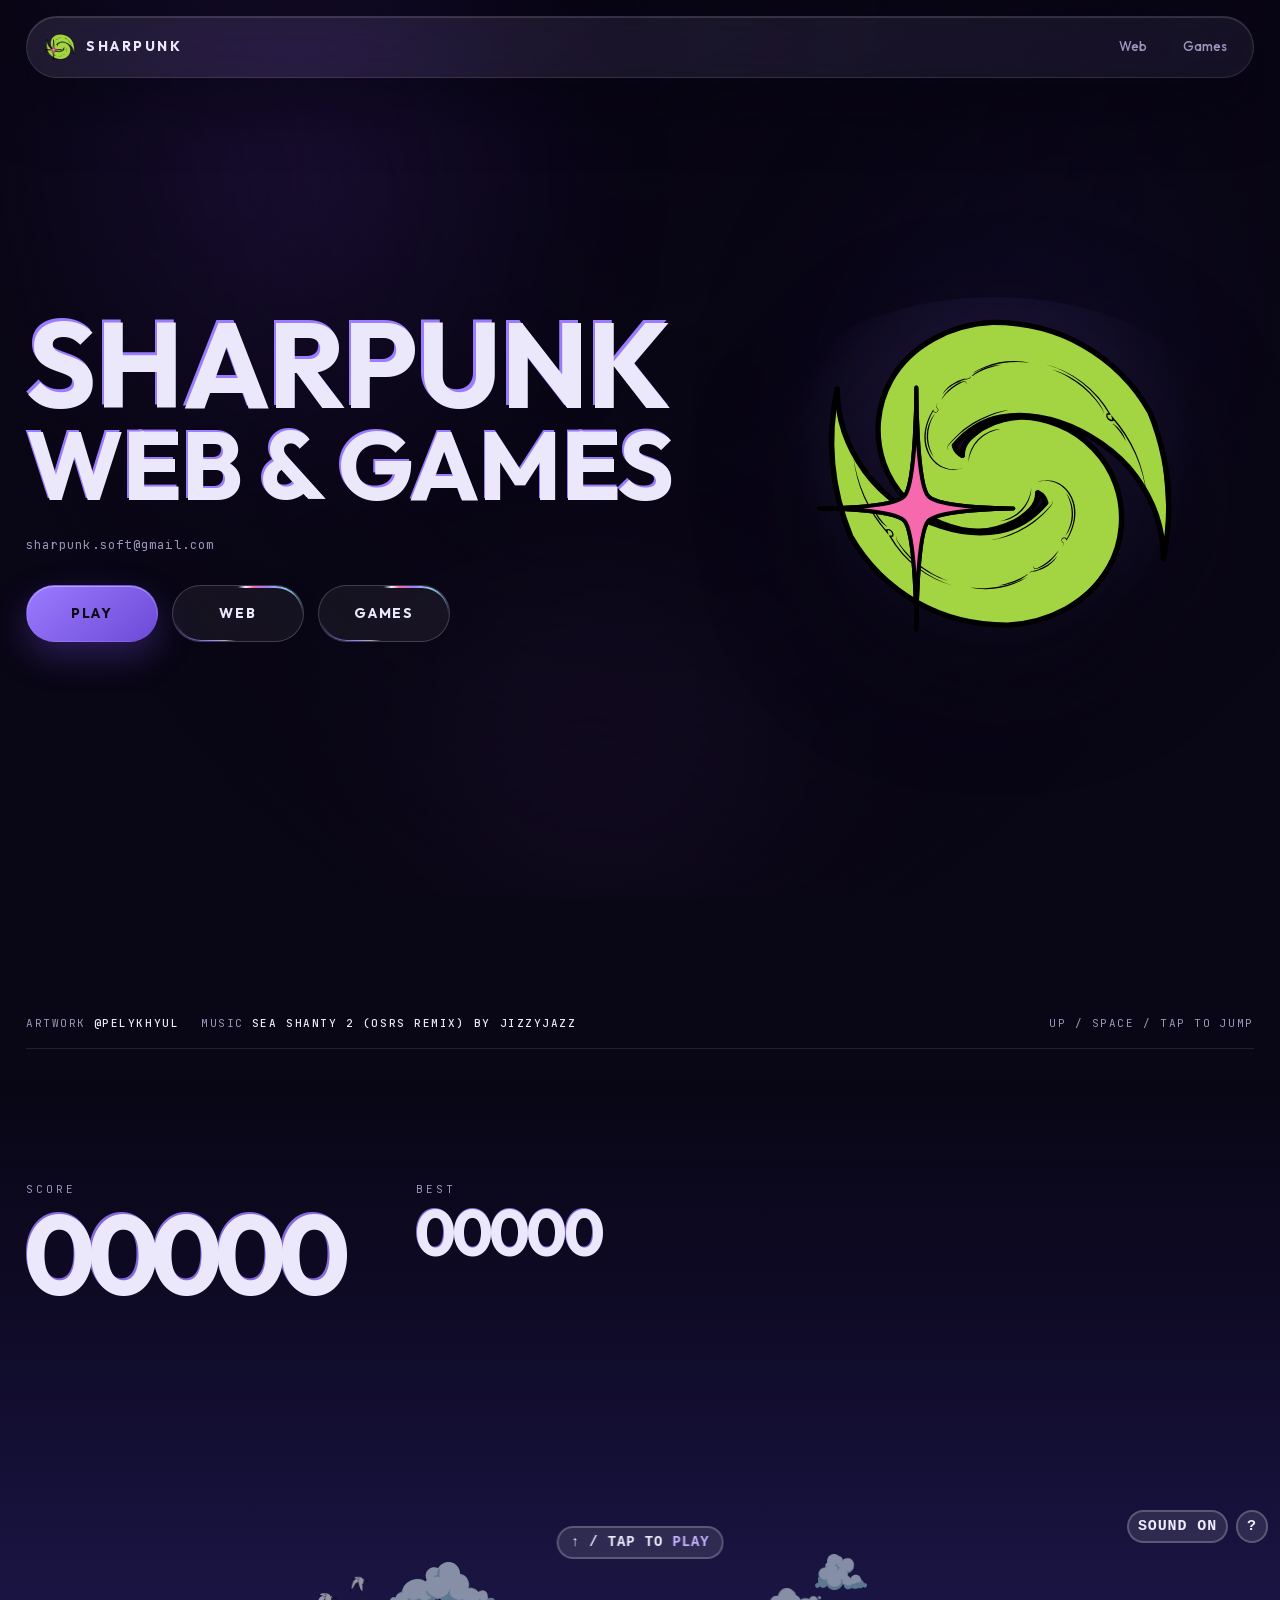
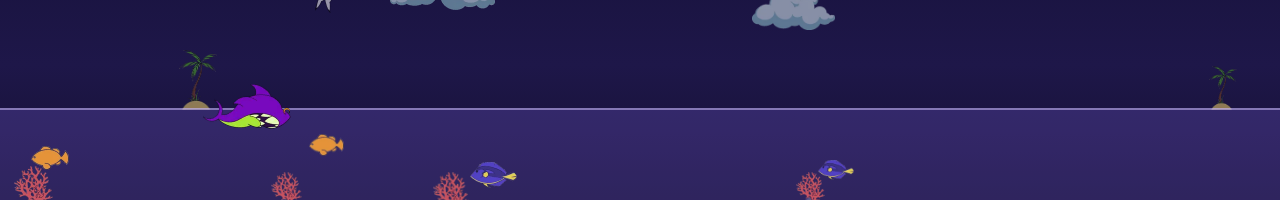
==== index.html @ d0bc8635 "Copy the address to the clipboard instead of opening a mail client The footer addresses on /web and " ====
<!DOCTYPE html>
<html lang="en">
<head>
  <meta charset="UTF-8">
  <meta name="viewport" content="width=device-width, initial-scale=1.0">
  <title>Sharpunk - Liquid Chrome</title>
  <meta name="description" content="Sharpunk, a small web and games studio. Websites, games, and a shark that will not stop swimming.">
  <link rel="icon" type="image/svg+xml" href="/favicon.svg">
  <link rel="preload" href="/fonts/outfit.woff2" as="font" type="font/woff2" crossorigin>
  <link rel="preload" href="/fonts/jetbrains-mono.woff2" as="font" type="font/woff2" crossorigin>
  <style>
    /* ============================================================
       SHARPUNK / LIQUID CHROME - home
       Two full-viewport screens that snap: the presentation, then the
       shark strip. One wheel gesture moves a whole screen.
       Dials: DESIGN_VARIANCE 8 - MOTION_INTENSITY 7 - VISUAL_DENSITY 3
       Accent locked to the brand's own violet. This is a deliberate
       purple palette because the brand is purple, not an AI default.
       Glass here is a web approximation (backdrop-filter + layered
       borders + highlights), not Apple's Liquid Glass material.
       Radius rule: interactive controls are full pill, panels 24px.
       Theme: dark, locked (the brand has no light mode).
       ============================================================ */

    @font-face {
      font-family: 'Outfit'; src: url(/fonts/outfit.woff2) format('woff2');
      font-weight: 100 900; font-display: swap;
    }
    @font-face {
      font-family: 'JetBrains Mono'; src: url(/fonts/jetbrains-mono.woff2) format('woff2');
      font-weight: 100 800; font-display: swap;
    }

    :root {
      --bg:      #090615;
      --violet:  #9b7bff;
      --violet-2:#6d4ad6;
      --fg:      #ece8fb;
      --muted:   #9d95bd;
      --glass:   rgba(255, 255, 255, .055);
      --glass-2: rgba(255, 255, 255, .085);
      --edge:    rgba(255, 255, 255, .11);
      --edge-2:  rgba(255, 255, 255, .19);
      --r-panel: 24px;
      --r-pill:  999px;
      --shell:   1340px;
      --strip:   300px;
      /* the colour the strip's own background gradient starts on: the
         section above fades into exactly this so the seam disappears */
      --strip-top: #16113a;
      --display: 'Outfit', system-ui, sans-serif;
      --mono:    'JetBrains Mono', ui-monospace, monospace;
    }

    * { box-sizing: border-box; }

    /* ---------------- the snap container ----------------
       scroll-snap-type lives on the root, so the viewport is the snap
       container and native scroll restoration, fragment links, Home/End
       and the mobile URL bar all keep working.
       body MUST be overflow-x: clip, not hidden: hidden on one axis
       computes the other to auto, which would make body a scroll
       container that never scrolls, and snap points would resolve
       against it instead of the viewport. Snapping would silently
       do nothing at all. */
    html {
      scroll-behavior: smooth;
      overflow-x: clip;
      scroll-snap-type: y mandatory;
    }
    html.no-snap { scroll-snap-type: none; }

    body {
      margin: 0; background: var(--bg); color: var(--fg);
      font-family: var(--display); font-size: 16px; line-height: 1.65; font-weight: 300;
      -webkit-font-smoothing: antialiased; overflow-x: clip;
    }
    a { color: inherit; }
    ::selection { background: var(--violet); color: #0b0818; }
    .shell { width: 100%; max-width: var(--shell); margin: 0 auto; padding: 0 26px; }
    @media (max-width: 640px) { .shell { padding: 0 18px; } }

    /* min-height, not height: an over-tall screen must be able to grow, or
       the snap gate below cannot measure the overflow. --screen-h is pinned
       from JS so the mobile URL bar cannot move the snap targets mid-flick;
       it falls back to plain dvh with no JS. */
    .screen {
      min-height: var(--screen-h, 100dvh);
      scroll-snap-align: start;
      scroll-snap-stop: always;   /* this is what makes one gesture = one screen */
      position: relative; z-index: 2;
    }

    /* ---------------- aurora field ---------------- */
    .aurora { position: fixed; inset: 0; z-index: 0; pointer-events: none; overflow: hidden; }
    .aurora i {
      position: absolute; display: block; border-radius: 50%;
      filter: blur(90px); opacity: .55; will-change: transform;
    }
    .aurora .b1 { width: 56vw; height: 56vw; left: -12vw; top: -14vw;
                  background: radial-gradient(circle, #5b2ea6, transparent 68%);
                  animation: drift1 28s ease-in-out infinite; }
    .aurora .b2 { width: 48vw; height: 48vw; right: -10vw; top: 12vh;
                  background: radial-gradient(circle, #3a2a8f, transparent 66%);
                  animation: drift2 34s ease-in-out infinite; }
    .aurora .b3 { width: 44vw; height: 44vw; left: 24vw; bottom: -18vw;
                  background: radial-gradient(circle, #7a3f9e, transparent 70%);
                  animation: drift3 40s ease-in-out infinite; }
    @keyframes drift1 { 0%,100% { transform: translate3d(0,0,0) scale(1); }
                        50%     { transform: translate3d(8vw, 6vh, 0) scale(1.14); } }
    @keyframes drift2 { 0%,100% { transform: translate3d(0,0,0) scale(1.08); }
                        50%     { transform: translate3d(-7vw, 9vh, 0) scale(.92); } }
    @keyframes drift3 { 0%,100% { transform: translate3d(0,0,0) scale(.96); }
                        50%     { transform: translate3d(6vw, -8vh, 0) scale(1.1); } }
    .veil { position: fixed; inset: 0; z-index: 1; pointer-events: none;
            background: radial-gradient(ellipse at 50% 0%, transparent, var(--bg) 78%); }

    /* ---------------- glass primitive (web approximation) ---------------- */
    .glass {
      background: linear-gradient(150deg, var(--glass-2), var(--glass));
      border: 1px solid var(--edge);
      box-shadow: inset 0 1px 0 rgba(255,255,255,.14), 0 24px 60px rgba(6, 4, 16, .55);
      backdrop-filter: blur(22px) saturate(150%);
      -webkit-backdrop-filter: blur(22px) saturate(150%);
      border-radius: var(--r-panel);
    }
    @media (prefers-reduced-transparency: reduce) {
      .glass { background: #14102a; backdrop-filter: none; -webkit-backdrop-filter: none; }
    }

    /* ---------------- nav ----------------
       fixed, not sticky: sticky participates in flow, so its height would
       offset every snap point below it. Out of flow means the snap points
       land exactly on 0 and 1 screen, whatever the nav measures. */
    header {
      position: fixed; top: 16px; left: 0; right: 0;
      z-index: 40; padding: 0 26px;
      pointer-events: none;          /* the transparent band must not eat hero clicks */
    }
    .nav {
      pointer-events: auto;
      max-width: var(--shell); margin: 0 auto; height: 62px;
      display: flex; align-items: center; gap: 26px; padding: 0 12px 0 18px;
      border-radius: var(--r-pill);
    }
    .brand { display: flex; align-items: center; gap: 11px; text-decoration: none; margin-right: auto; }
    .brand img { width: 30px; height: 30px; }
    .brand span { font-weight: 700; letter-spacing: .18em; font-size: 14px; text-transform: uppercase; }
    .nav nav { display: flex; gap: 8px; }
    .nav nav a {
      text-decoration: none; font-size: 13px; color: var(--muted); font-weight: 500;
      padding: 8px 14px; border-radius: var(--r-pill);
      transition: background .3s cubic-bezier(.16,1,.3,1), color .3s;
    }
    .nav nav a:hover, .nav nav a:focus-visible { color: var(--fg); background: var(--glass-2); }
    @media (max-width: 560px) {
      .brand span { display: none; }
      .nav { gap: 10px; padding: 0 8px 0 14px; }
      .nav nav { gap: 2px; }
      .nav nav a { padding: 8px 10px; font-size: 12.5px; }
    }

    /* ---------------- screen one: the presentation ---------------- */
    .s1 { display: grid; align-items: center; padding: 92px 0 40px; }
    .hero {
      display: grid; grid-template-columns: minmax(0, 1.12fr) minmax(0, .88fr);
      gap: 48px; align-items: center;
    }

    /* the wordmark, each line sized to fill the column on its own so neither
       wraps. The figures come from measuring the two strings in Outfit at
       this weight and tracking. */
    h1 {
      margin: 0 0 20px; font-weight: 700; letter-spacing: -.045em; line-height: .92;
      --wm: 9.4vw;                      /* two-column hero */
    }
    @media (max-width: 960px) { h1 { --wm: 16.2vw; } }   /* single column: full shell */
    @media (min-width: 1392px) { h1 { --wm: 135px; } }   /* shell capped, vw would overrun */
    h1 .line { display: block; white-space: nowrap; text-transform: uppercase; }
    h1 .l1 { font-size: var(--wm); }
    /* 0.808 = the ratio of the two strings' set widths, so both lines render
       to the same measure instead of one falling short */
    h1 .l2 { font-size: calc(var(--wm) * .808); }

    /* ---------------- the wordmark glitch ----------------
       At rest: one violet copy sitting BEHIND the word with a small offset,
       like a misregistered print. z-index -1 is what puts it behind; with the
       copy on top it would simply cover the white text, and clipping it to a
       band (the old approach) read as the word being cropped.
       In motion: a 45s loop that is idle almost all of the time, with two
       bursts. steps(1) throughout, so every change is a hard jump rather than
       a slide, which is what makes it read as digital tearing. */
    .ghost { position: relative; display: inline-block; }
    .ghost::before, .ghost::after {
      content: attr(data-text); position: absolute; inset: 0;
      pointer-events: none; z-index: -1;
      /* The resting offset lives in `translate`, NOT in `transform`. The
         keyframes below own `transform`, and a running animation outranks a
         plain :hover rule for the same property, so putting the offset in
         transform is what silently killed the hover. They are separate
         properties and compose, so both work at once. */
      translate: -.018em -.022em;
      transition: translate .3s cubic-bezier(.16,1,.3,1), color .3s;
    }
    .ghost::before {
      color: var(--violet);
      animation: glitch-slice 9s steps(1, end) infinite;
    }
    /* the pink copy only exists inside the chromatic burst */
    .ghost::after {
      color: #f769ad; opacity: 0;
      translate: .018em -.022em;
      animation: glitch-split 9s steps(1, end) infinite;
    }
    .ghost:hover::before { translate: -.055em -.05em; color: #c6b4ff; }
    .ghost:hover::after  { translate: .055em -.05em; }
    /* the word itself shakes during a burst, so the white text moves too
       rather than sitting still behind a moving ghost */
    .ghost { animation: glitch-shake 9s steps(1, end) infinite; }
    /* the two lines tear out of phase so it does not look scripted */
    h1 .l2.ghost, h1 .l2.ghost::before, h1 .l2.ghost::after { animation-delay: -.6s; }

    /* 9s loop, idle almost all of it, so a burst is never far away.
       Variant A at 22% (2.0s in, ~0.3s): tight horizontal slice tearing.
       Variant B at 62% (5.6s in, ~0.3s): violet left, pink right.
       Offsets stay small on purpose: the tell is the hard step between
       frames, not how far anything travels. */
    @keyframes glitch-slice {
      0%, 21.9% { transform: none; clip-path: none; }
      22%   { transform: translate3d(-.045em, -.006em, 0); clip-path: inset(4%  0 78% 0); }
      22.6% { transform: translate3d( .05em,   .005em, 0); clip-path: inset(30% 0 52% 0); }
      23.2% { transform: translate3d(-.052em, -.008em, 0); clip-path: inset(52% 0 30% 0); }
      23.8% { transform: translate3d( .036em,  .007em, 0); clip-path: inset(70% 0 12% 0); }
      24.4% { transform: translate3d(-.028em, -.004em, 0); clip-path: inset(16% 0 66% 0); }
      25%   { transform: translate3d( .044em,  .003em, 0); clip-path: inset(44% 0 40% 0); }
      25.5%, 61.9% { transform: none; clip-path: none; }
      62%   { transform: translate3d(-.058em, 0, 0); clip-path: none; }
      62.8% { transform: translate3d(-.07em,   .005em, 0); }
      63.6% { transform: translate3d(-.04em,  -.005em, 0); }
      64.4%, 100% { transform: none; }
    }
    @keyframes glitch-split {
      0%, 21.9% { opacity: 0; transform: none; clip-path: none; }
      /* the pink layer tears on the opposite bands */
      22.3% { opacity: .9; transform: translate3d(.046em,  .005em, 0); clip-path: inset(22% 0 60% 0); }
      23.5% { opacity: .9; transform: translate3d(-.04em, -.004em, 0); clip-path: inset(58% 0 24% 0); }
      24.7% { opacity: .9; transform: translate3d(.05em,   .004em, 0); clip-path: inset(38% 0 46% 0); }
      25.5%, 61.9% { opacity: 0; transform: none; clip-path: none; }
      62%   { opacity: .95; transform: translate3d(.058em, 0, 0); }
      62.8% { opacity: .95; transform: translate3d(.07em, -.005em, 0); }
      63.6% { opacity: .95; transform: translate3d(.04em,  .005em, 0); }
      64.4%, 100% { opacity: 0; transform: none; }
    }
    @keyframes glitch-shake {
      0%, 21.9% { transform: none; }
      22.4% { transform: translate3d(.005em, 0, 0) skewX(-.9deg); }
      23.4% { transform: translate3d(-.004em, 0, 0) skewX(.7deg); }
      24.6% { transform: translate3d(.003em, 0, 0) skewX(-.45deg); }
      25.5%, 61.9% { transform: none; }
      62.4% { transform: translate3d(-.004em, 0, 0) skewX(.6deg); }
      63.4% { transform: translate3d(.004em, 0, 0) skewX(-.6deg); }
      64.4%, 100% { transform: none; }
    }

    /* click-to-copy address. A button, not a link: it performs an action
       rather than navigating, and aria-live announces the confirmation. */
    .mailcopy {
      font: inherit; color: inherit; letter-spacing: inherit;
      background: none; border: 0; padding: 0; cursor: pointer;
    }
    .mailcopy:hover { color: var(--violet); }
    .mailcopy:focus-visible { outline: 2px solid var(--violet); outline-offset: 3px; border-radius: 4px; }
    .mailcopy[data-copied] { color: var(--violet); }
    .hero-mail {
      display: inline-flex; align-items: center;
      font-family: var(--mono); font-size: 12px; letter-spacing: .1em;
      color: var(--muted); margin: 0 0 30px;
    }
    .cta-row { display: flex; flex-wrap: wrap; gap: 14px; }
    .btn {
      display: inline-flex; align-items: center; justify-content: center; white-space: nowrap;
      font-size: 14px; font-weight: 700; letter-spacing: .12em; text-transform: uppercase;
      text-decoration: none; min-width: 132px;
      padding: 16px 30px; border-radius: var(--r-pill); border: 1px solid transparent;
      transition: transform .2s cubic-bezier(.16,1,.3,1), box-shadow .3s, background .3s;
      will-change: transform;
    }
    /* PLAY leads, so it carries the solid weight. WEB and GAMES are the
       matched glass pair behind it. */
    .btn-primary {
      background: linear-gradient(140deg, var(--violet), var(--violet-2));
      color: #0b0818;
      box-shadow: inset 0 1px 0 rgba(255,255,255,.34), 0 14px 34px rgba(109, 74, 214, .34);
    }
    .btn-ghost { background: var(--glass); border-color: var(--edge-2); color: var(--fg); }
    .btn-ghost:hover { background: var(--glass-2); }
    .btn:active { transform: scale(.98); }
    .btn:focus-visible { outline: 2px solid var(--violet); outline-offset: 3px; }

    .hero-art { position: relative; display: grid; place-items: center; padding: 20px; }
    .hero-art .well {
      position: absolute; inset: 0; border-radius: 50%;
      background: radial-gradient(circle at 50% 42%, rgba(155,123,255,.24), transparent 62%);
    }
    .hero-art img {
      width: min(100%, 360px); position: relative;
      filter: drop-shadow(0 30px 60px rgba(9, 6, 21, .8));
      /* The mark's fins sweep past the disc, so the element box centre is not
         the disc centre. Measured off the rendered alpha: the dense core sits
         at 51.5% / 49.3%. Spinning about the box centre made it wobble. */
      transform-origin: 51.5% 49.3%;
      animation: orbit 180s linear infinite;
    }
    @keyframes orbit { from { transform: rotate(-40deg); } to { transform: rotate(320deg); } }

    @media (max-width: 960px) {
      .s1 { padding: 88px 0 32px; }
      .hero { grid-template-columns: 1fr; gap: 26px; }
      .hero-art { order: -1; padding: 0; }
      .hero-art img { width: min(52%, 210px); }
      h1 { margin-bottom: 26px; }
      .btn { min-width: 0; flex: 1 1 auto; padding: 15px 20px; }
    }

    /* ---------------- screen two: credits, score, strip ---------------- */
    .s2 { display: grid; grid-template-rows: 1fr auto; }
    /* fades from the page into the exact colour the strip's sky starts on,
       so the two meet with no visible seam and no rule between them */
    .s2-top {
      display: grid;
      background: linear-gradient(180deg,
        rgba(22, 17, 58, 0) 30%,
        rgba(22, 17, 58, .55) 74%,
        var(--strip-top) 100%);
    }
    .s2-in {
      display: grid; grid-template-rows: auto 1fr; min-width: 0;
      /* longhands: the padding shorthand here would zero out the horizontal
         padding .shell sets, and the content would run to the screen edge */
      padding-top: 114px;     /* clears the floating nav */
      padding-bottom: 64px;   /* keeps the score off the waterline */
    }

    /* not on a .glass surface on purpose: repainting a large numeral ~9x a
       second on top of backdrop-filter forces the blur to re-sample every
       one of those frames. tabular-nums keeps the advance fixed so the
       digits never reflow, and contain bounds the invalidation. */
    .readout {
      align-self: center;
      display: flex; flex-wrap: wrap; gap: 20px 72px;
      contain: layout style paint;
    }
    .ro-k {
      display: block; font-family: var(--mono); font-size: 11px;
      letter-spacing: .28em; text-transform: uppercase; color: var(--muted);
      margin-bottom: 6px;
    }
    .ro-n {
      display: block; position: relative;
      font-weight: 700; letter-spacing: -.03em; line-height: .9;
      font-variant-numeric: tabular-nums;
      font-size: clamp(3.2rem, 9vw, 7rem);
    }
    /* the wordmark's glitch, on the readout. The offsets are in em so the same
       keyframes work at the wordmark's ~135px and at Best's ~40px.
       No resting clip-path here either: a band that is always on reads as the
       number being cropped rather than as a glitch. */
    .ro-n::before, .ro-n::after {
      content: attr(data-n); position: absolute; inset: 0;
      pointer-events: none; z-index: -1;
    }
    .ro-n::before {
      color: var(--violet); opacity: .85;
      translate: -.012em -.016em;
      animation: glitch-slice 9s steps(1, end) infinite;
    }
    .ro-n::after {
      color: #f769ad; opacity: 0;
      translate: .012em -.016em;
      animation: glitch-split 9s steps(1, end) infinite;
    }
    /* Score and Best tear a beat apart */
    #ro-best::before, #ro-best::after { animation-delay: -.4s; }
    .ro-best .ro-n { font-size: clamp(2.2rem, 5.4vw, 4rem); }

    .sr-only {
      position: absolute; width: 1px; height: 1px; margin: -1px;
      padding: 0; overflow: hidden; clip-path: inset(50%); white-space: nowrap;
    }

    .credits {
      display: flex; flex-wrap: wrap; align-items: center; gap: 8px 22px;
      padding: 0 0 16px; border-bottom: 1px solid var(--edge);
      font-family: var(--mono); font-size: 11px; letter-spacing: .14em;
      text-transform: uppercase; color: var(--muted);
    }
    .credits a { text-decoration: none; display: inline-flex; align-items: center; gap: 8px; }
    .credits a:hover { color: var(--violet); }
    .credits a b { color: var(--fg); font-weight: 500; }
    .credits .fill { margin-left: auto; }
    @media (max-width: 960px) {
      .s2-in { padding-top: 88px; }
      .credits .fill { margin-left: 0; }
      .readout { gap: 14px 40px; }
    }

    /* The slot keeps a fixed 250px height and the iframe is absolutely
       positioned against its bottom edge. That is what lets the iframe grow
       upward for a dialog without reflowing anything or moving the strip. */
    .strip-slot { position: relative; height: var(--strip); }
    .strip-slot > iframe {
      position: absolute; left: 0; right: 0; bottom: 0;
      width: 100%; height: var(--strip); border: 0;
      background: linear-gradient(180deg, var(--strip-top) 0%, #1e1749 55%, #140f30 100%);
    }
    /* binary and instant, never transitioned: while expanded the iframe
       covers the credits, and the game's touch-action:none would block touch
       scrolling over all of it */
    .strip-slot.modal { z-index: 90; }
    .strip-slot.modal > iframe { height: var(--modal-h, 100dvh); }

    /* ---------------- liquid metal rim ----------------
       An iridescent specular edge that travels around the pill, after the
       liquid-metal component on metal.jakubantalik.com. That one paints two
       2D canvases per button; this is the CSS equivalent: a conic gradient
       masked down to just the border ring, with a drop-shadow so the bright
       part blooms outward the way the reference does.
       --metal has to be registered with @property: an unregistered custom
       property is not interpolatable, so the sweep would snap rather than
       travel. Without @property support the rim still renders, just static. */
    @property --metal {
      syntax: "<angle>";
      initial-value: 0deg;
      inherits: false;
    }
    .btn, .go { position: relative; }
    .btn::before, .go::before {
      content: ""; position: absolute; inset: 0; border-radius: inherit;
      padding: 1.5px; pointer-events: none;
      background: conic-gradient(from var(--metal),
        transparent 0deg,
        rgba(255, 255, 255, .95) 16deg,
        #f769ad 30deg,
        #9b7bff 48deg,
        rgba(150, 225, 255, .9) 62deg,
        transparent 92deg,
        transparent 186deg,
        rgba(255, 255, 255, .6) 206deg,
        #9b7bff 226deg,
        transparent 262deg,
        transparent 360deg);
      /* keep only the ring: the border box minus the content box */
      -webkit-mask: linear-gradient(#000 0 0) content-box, linear-gradient(#000 0 0);
      -webkit-mask-composite: xor;
      mask: linear-gradient(#000 0 0) content-box, linear-gradient(#000 0 0);
      mask-composite: exclude;
      filter: drop-shadow(0 0 5px rgba(155, 123, 255, .5));
      animation: metal-sweep 6s linear infinite;
    }
    @keyframes metal-sweep { to { --metal: 360deg; } }
    /* PLAY sits out; it already leads on colour and does not need the rim */
    .btn-primary::before { content: none; }
    /* GAMES runs the sweep out of phase with WEB so the pair does not read
       as one repeated element. Not half a cycle: the gradient has bright
       arcs roughly 180deg apart, so -3s would land back on itself. */
    .cta-row a:nth-child(3)::before { animation-delay: -2.2s; }

    @media (prefers-reduced-motion: reduce) {
      /* hold the rim still, but keep it */
      .btn::before, .go::before { animation: none; }
      /* the snap fling is UA-driven and is NOT governed by scroll-behavior,
         so disabling snap is the only way to honour the preference */
      html { scroll-behavior: auto; scroll-snap-type: none; }
      .aurora i, .hero-art img { animation: none; }
      /* keep the resting offsets, drop every burst */
      .ghost, .ghost::before, .ro-n::before { animation: none; }
      .ghost::after, .ro-n::after { animation: none; opacity: 0; }
      .btn, .nav nav a { transition: none; }
    }
  </style>
</head>
<body>
  <div class="aurora" aria-hidden="true"><i class="b1"></i><i class="b2"></i><i class="b3"></i></div>
  <div class="veil" aria-hidden="true"></div>

  <header>
    <div class="nav glass">
      <a class="brand" href="/"><img src="/logo.svg" alt=""><span>Sharpunk</span></a>
      <nav>
        <a href="/web/">Web</a>
        <a href="/games/">Games</a>
      </nav>
    </div>
  </header>

  <main>
    <!-- SCREEN ONE -->
    <section class="screen s1" aria-label="Sharpunk, web and games">
      <div class="shell hero">
        <div>
          <h1>
            <span class="line l1 ghost" data-text="Sharpunk">Sharpunk</span>
            <span class="line l2 ghost" data-text="Web &amp; Games">Web &amp; Games</span>
          </h1>
          <button class="mailcopy hero-mail" type="button" data-mail="sharpunk.soft@gmail.com" aria-live="polite">sharpunk.soft@gmail.com</button>
          <div class="cta-row">
            <a class="btn btn-primary magnet" href="#play">Play</a>
            <a class="btn btn-ghost" href="/web/">Web</a>
            <a class="btn btn-ghost" href="/games/">Games</a>
          </div>
        </div>
        <div class="hero-art">
          <span class="well"></span>
          <img src="/logo.svg" alt="The Sharpunk shark logo">
        </div>
      </div>
    </section>

    <!-- SCREEN TWO -->
    <section class="screen s2" id="play" aria-label="Play the shark runner">
      <div class="s2-top">
      <div class="shell s2-in">
        <div class="credits">
          <a href="https://www.instagram.com/pelykhyul/" target="_blank" rel="noopener">Artwork <b>@pelykhyul</b></a>
          <a href="https://www.newgrounds.com/audio/listen/1459250" target="_blank" rel="noopener">Music <b>Sea Shanty 2 (OSRS Remix) by JizzyJazz</b></a>
          <span class="fill"></span>
          <span>Up / space / tap to jump</span>
        </div>
        <div class="readout" aria-hidden="true">
          <div>
            <span class="ro-k">Score</span>
            <span class="ro-n" id="ro-score" data-n="00000">00000</span>
          </div>
          <div class="ro-best">
            <span class="ro-k">Best</span>
            <span class="ro-n" id="ro-best" data-n="00000">00000</span>
          </div>
        </div>
        <p class="sr-only" id="ro-live" aria-live="polite"></p>
      </div>
      </div>

      <div class="strip-slot" id="strip-slot">
        <iframe id="shark-frame" src="/shark/?theme=chrome&amp;score=off&amp;h=300" title="Sharpunk shark runner game"></iframe>
      </div>
    </section>
  </main>

  <script>
    (function () {
      const docEl = document.documentElement;
      const reduce = matchMedia('(prefers-reduced-motion: reduce)').matches;

      /* ---- pin the screen height ----
         100dvh changes while the mobile URL bar animates, which would move
         the snap targets mid-flick. Only react to a width change or a height
         delta bigger than any URL-bar animation. */
      let lastW = innerWidth, lastH = innerHeight;
      const setH = () => docEl.style.setProperty('--screen-h', innerHeight + 'px');
      setH();
      addEventListener('resize', () => {
        if (Math.abs(innerWidth - lastW) > 0 || Math.abs(innerHeight - lastH) > 120) {
          lastW = innerWidth; lastH = innerHeight; setH();
        }
      });
      addEventListener('orientationchange', () => setTimeout(() => {
        lastW = innerWidth; lastH = innerHeight; setH();
      }, 320));

      /* ---- snap gate ----
         Mandatory snap forbids resting between snap points, so a screen taller
         than the viewport would have an unreachable bottom band. Measure and
         switch snapping off when that happens, rather than guessing with a
         breakpoint. min-height on .screen is what makes the overflow visible
         to getBoundingClientRect. */
      const screens = [...document.querySelectorAll('.screen')];
      let snapOff = false, deb = 0, settle = 0;
      const OFF_AT = 8;   // must overflow by more than this to switch off
      const ON_AT = 0;    // must fit exactly to come back on

      function measure() {
        const vh = docEl.clientHeight;
        let tallest = 0;
        for (const s of screens) {
          const h = s.getBoundingClientRect().height;
          if (h > tallest) tallest = h;
        }
        const over = tallest - vh;
        const next = snapOff ? over > ON_AT : over > OFF_AT;
        if (next === snapOff) return;
        snapOff = next;
        docEl.classList.toggle('no-snap', snapOff);
      }
      function schedule() {
        clearTimeout(deb); clearTimeout(settle);
        deb = setTimeout(measure, 150);
        settle = setTimeout(measure, 450);  // iOS keeps changing dvh after the last resize
      }
      measure();
      requestAnimationFrame(() => requestAnimationFrame(measure));
      addEventListener('load', measure);
      if (document.fonts) document.fonts.ready.then(measure);  // the Outfit swap changes heights
      addEventListener('resize', schedule);
      addEventListener('orientationchange', schedule);
      if (window.visualViewport) visualViewport.addEventListener('resize', schedule);
      // toggling .no-snap has no layout effect, so this cannot re-trigger itself
      new ResizeObserver(schedule).observe(document.body);

      /* click-to-copy address, with a fallback for contexts where the async
         clipboard API is unavailable or refused */
      document.querySelectorAll('.mailcopy').forEach(btn => {
        const addr = btn.dataset.mail, label = btn.textContent;
        let restore = 0;
        btn.addEventListener('click', async () => {
          try {
            await navigator.clipboard.writeText(addr);
          } catch {
            const t = document.createElement('textarea');
            t.value = addr; t.setAttribute('readonly', '');
            t.style.cssText = 'position:fixed;top:-9999px;opacity:0';
            document.body.appendChild(t); t.select();
            try { document.execCommand('copy'); } finally { t.remove(); }
          }
          btn.textContent = 'Copied'; btn.dataset.copied = '';
          clearTimeout(restore);
          restore = setTimeout(() => {
            btn.textContent = label; delete btn.dataset.copied;
          }, 1600);
        });
      });

      /* ---- one gesture, one screen ----
         CSS mandatory snap on its own only decides where a scroll LANDS: a
         small wheel tick never leaves screen one's snap zone, so it springs
         straight back. To make a small flick move a whole screen, take the
         wheel and page it deliberately. CSS snap stays underneath and still
         handles touch, keyboard, fragment links and resize.
         The lock ends after 160ms of wheel silence rather than on a timer, so
         one trackpad flick with a second of momentum still counts as one
         gesture instead of racing through both screens. */
      let paging = false, idle = 0;
      addEventListener('wheel', e => {
        if (snapOff || reduce) return;      // free scrolling; do not touch it
        if (e.ctrlKey) return;              // pinch zoom
        if (Math.abs(e.deltaY) < 3) return; // horizontal or noise
        e.preventDefault();
        clearTimeout(idle);
        idle = setTimeout(() => { paging = false; }, 160);
        if (paging) return;
        paging = true;
        const i = Math.round(scrollY / docEl.clientHeight);
        const next = Math.min(screens.length - 1, Math.max(0, i + (e.deltaY > 0 ? 1 : -1)));
        screens[next].scrollIntoView({ behavior: 'smooth', block: 'start' });
      }, { passive: false });

      /* ---- magnetic buttons (feedback): they lean toward the pointer ---- */
      if (!reduce) {
        document.querySelectorAll('.magnet').forEach(el => {
          let mx = 0, my = 0, raf = 0;
          const apply = () => { raf = 0; el.style.transform = `translate3d(${mx}px, ${my}px, 0)`; };
          el.addEventListener('pointermove', e => {
            const r = el.getBoundingClientRect();
            mx = (e.clientX - (r.left + r.width / 2)) * .26;
            my = (e.clientY - (r.top + r.height / 2)) * .36;
            if (!raf) raf = requestAnimationFrame(apply);
          });
          el.addEventListener('pointerleave', () => { mx = my = 0; if (!raf) raf = requestAnimationFrame(apply); });
        });
      }

      /* ---- the strip ---- */
      const slot = document.getElementById('strip-slot');
      const frame = document.getElementById('shark-frame');
      const scoreEl = document.getElementById('ro-score');
      const bestEl = document.getElementById('ro-best');
      const liveEl = document.getElementById('ro-live');
      const pad5 = n => String(n | 0).padStart(5, '0');
      let prevState = '', modalOpen = false;

      const setNum = (el, v) => { el.textContent = v; el.dataset.n = v; };

      /* Give a dialog room by growing the iframe upward from its fixed bottom
         edge. h = 2*bottom - vh puts the iframe's centre, where a modal
         <dialog> lands, on the viewport's centre. With screen two snapped the
         slot's bottom is the viewport's bottom, so this is exactly one
         viewport. The slot's own height never changes, so nothing reflows and
         the strip cannot move. */
      function setModal(open, need) {
        open = !!open;
        need = need || 460;
        if (open === modalOpen) return;
        modalOpen = open;
        if (open) {
          const bottom = slot.getBoundingClientRect().bottom;
          const vh = docEl.clientHeight;
          // 2*bottom - vh centres the iframe, and so the dialog, on the
          // viewport. Never shorter than what the child says it needs, and
          // never taller than the run up to the viewport top, so the dialog
          // cannot be pushed off the top edge.
          const h = Math.min(Math.max(2 * bottom - vh, need), Math.max(need, bottom));
          slot.style.setProperty('--modal-h', Math.round(h) + 'px');
          // only if the strip is sitting too high to fit the dialog at all
          if (h > bottom) slot.scrollIntoView({ block: 'end', behavior: 'smooth' });
        }
        slot.classList.toggle('modal', open);
      }
      // a close message that never lands would leave a transparent iframe over
      // the whole screen, swallowing clicks and touch scrolling. Recover.
      frame.addEventListener('load', () => { modalOpen = true; setModal(false); });
      addEventListener('pageshow', () => { modalOpen = true; setModal(false); });

      addEventListener('message', e => {
        if (e.source !== frame.contentWindow || !e.data) return;
        const d = e.data;
        if (typeof d.sharkScore === 'number') {
          setNum(scoreEl, pad5(d.sharkScore));
          setNum(bestEl, pad5(d.sharkHi));
          // announce once per death, never per tick
          if (d.sharkState === 'dead' && prevState !== 'dead')
            liveEl.textContent = `Game over. Score ${d.sharkScore | 0}. Best ${d.sharkHi | 0}.`;
          else if (d.sharkState === 'run' && prevState !== 'run') liveEl.textContent = '';
          prevState = d.sharkState;
        }
        if ('sharkModal' in d) setModal(d.sharkModal, d.need);
      });

      /* ---- forward game keys into the strip while it is on screen ----
         Never swallow a key a focused control owns, and leave PageUp/PageDown/
         Home/End unbound so the keyboard always has a way to scroll. */
      const CONTROL = 'a, button, input, textarea, select, summary, [contenteditable]';
      let framed = false;
      new IntersectionObserver(es => { framed = es[0].isIntersecting; }, { threshold: .6 }).observe(frame);
      const relay = (e, down) => {
        if (!framed || !['ArrowUp', 'ArrowDown', 'Space'].includes(e.code)) return;
        if (e.metaKey || e.ctrlKey || e.altKey) return;
        const a = document.activeElement;
        if (a && a !== document.body && a.matches(CONTROL)) return;
        e.preventDefault();
        frame.contentWindow.postMessage({ sharkKey: e.code, down }, '*');
      };
      addEventListener('keydown', e => relay(e, true));
      addEventListener('keyup', e => relay(e, false));
    })();
  </script>
</body>
</html>
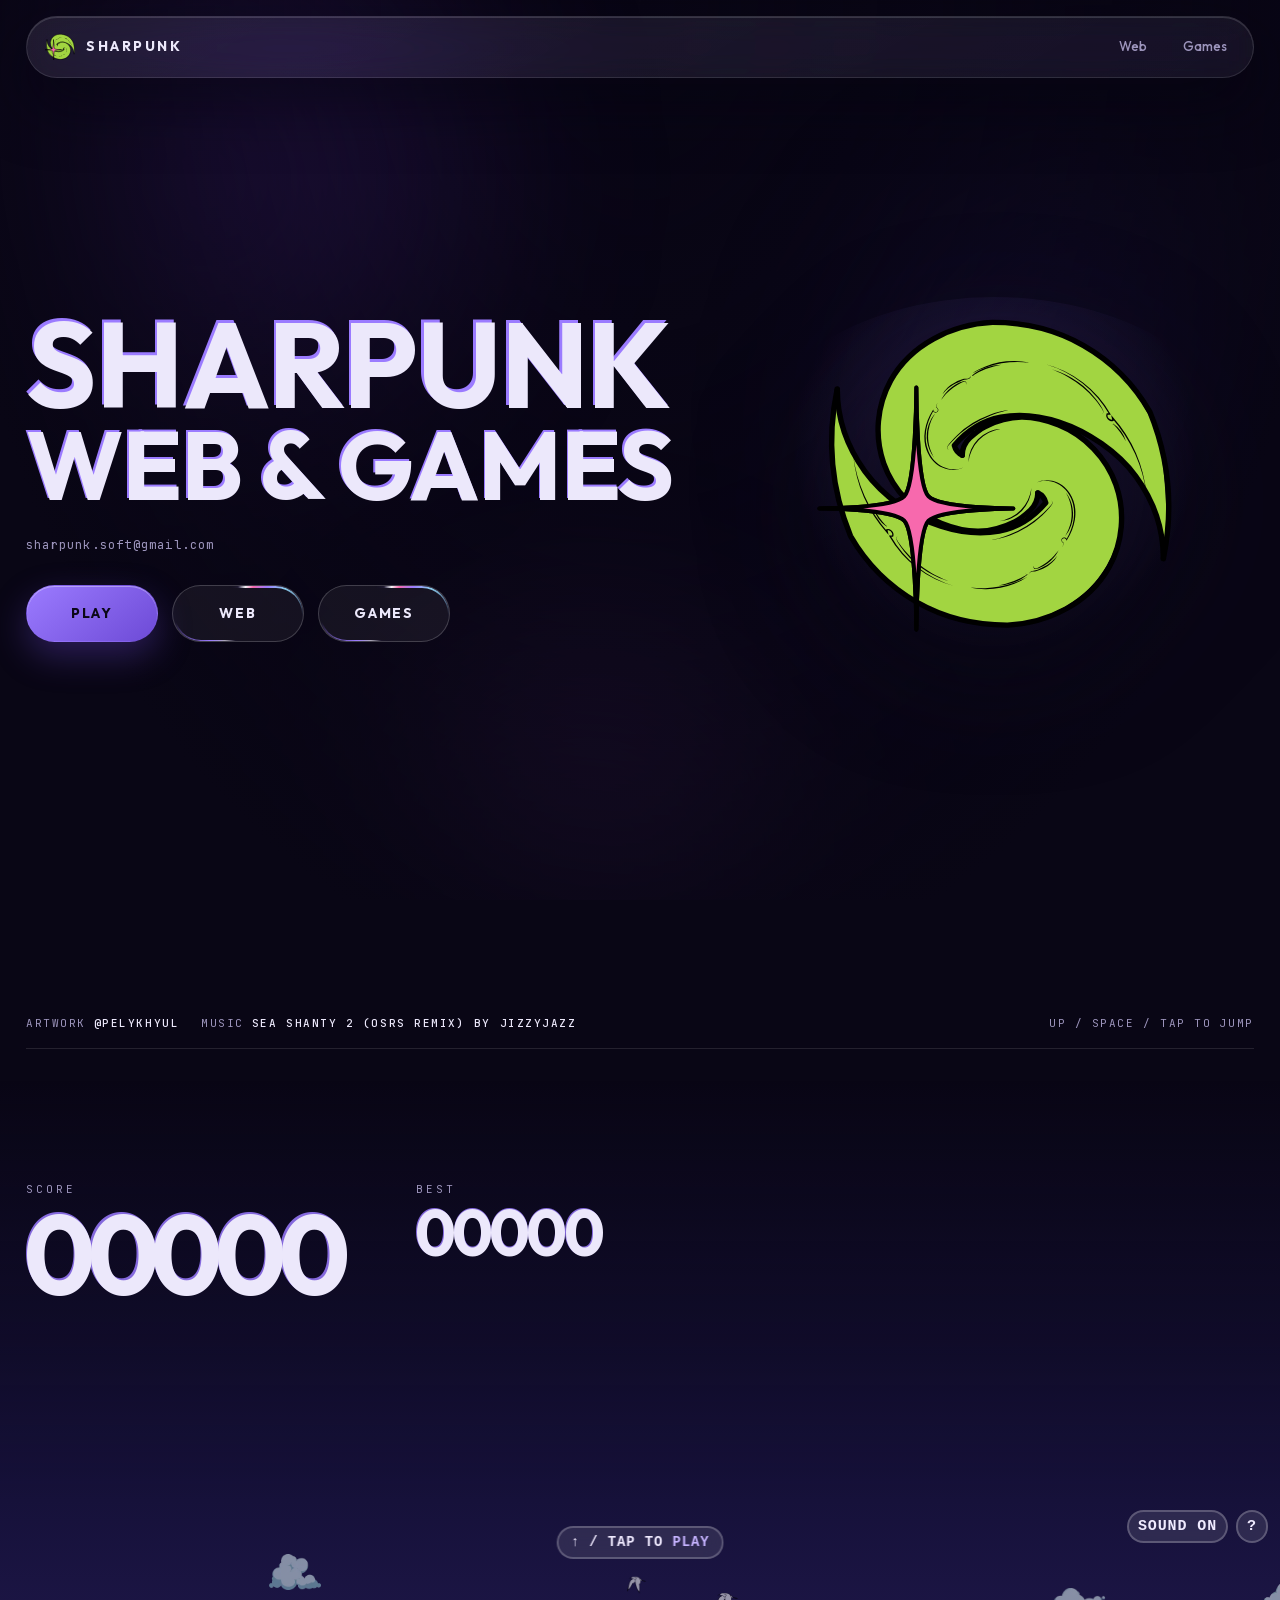
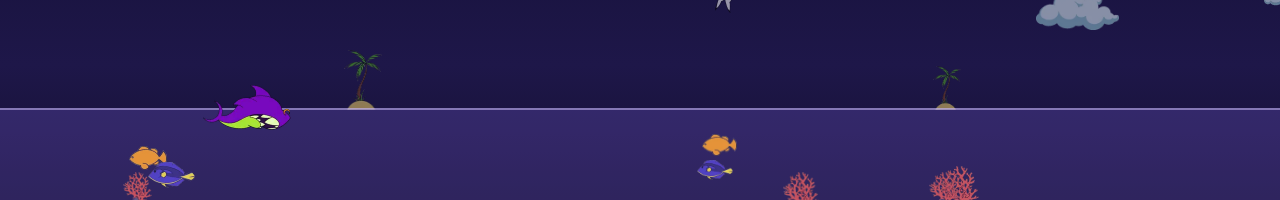
==== commit 5f4a90b0: "Drop the Liquid Chrome working name from the shipped site The name was an internal label for one of " ====
--- a/index.html
+++ b/index.html
@@ -3,14 +3,14 @@
 <head>
   <meta charset="UTF-8">
   <meta name="viewport" content="width=device-width, initial-scale=1.0">
-  <title>Sharpunk - Liquid Chrome</title>
+  <title>Sharpunk - Web &amp; Games</title>
   <meta name="description" content="Sharpunk, a small web and games studio. Websites, games, and a shark that will not stop swimming.">
   <link rel="icon" type="image/svg+xml" href="/favicon.svg">
   <link rel="preload" href="/fonts/outfit.woff2" as="font" type="font/woff2" crossorigin>
   <link rel="preload" href="/fonts/jetbrains-mono.woff2" as="font" type="font/woff2" crossorigin>
   <style>
     /* ============================================================
-       SHARPUNK / LIQUID CHROME - home
+       SHARPUNK - home
        Two full-viewport screens that snap: the presentation, then the
        shark strip. One wheel gesture moves a whole screen.
        Dials: DESIGN_VARIANCE 8 - MOTION_INTENSITY 7 - VISUAL_DENSITY 3
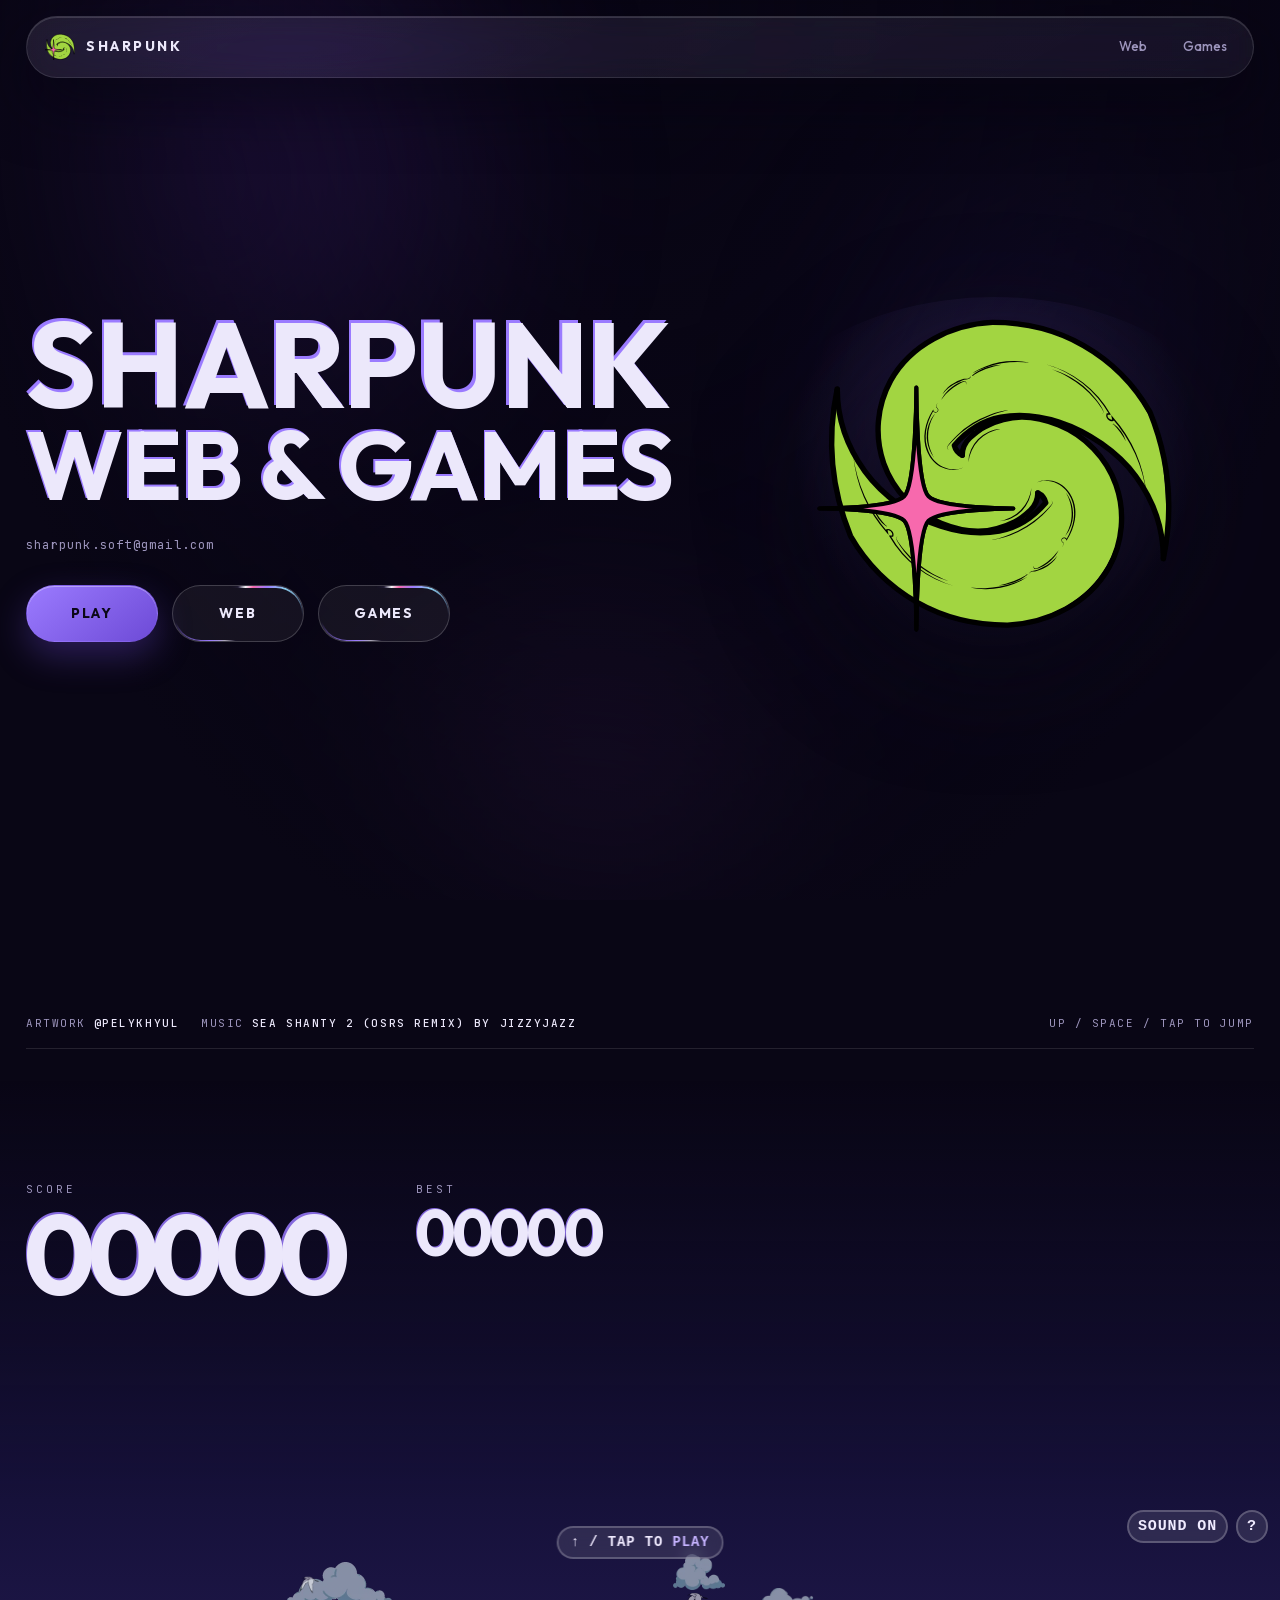
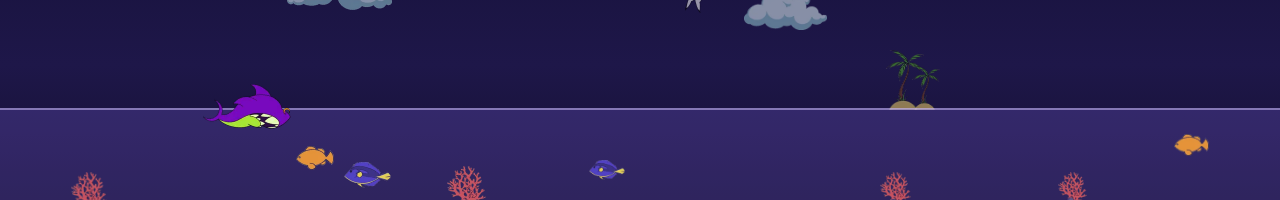
==== commit acecf4ff: "Stop the home page paying for game assets nobody has asked to play The strip warmed its jump, dive, " ====
--- a/index.html
+++ b/index.html
@@ -730,6 +730,21 @@
       const CONTROL = 'a, button, input, textarea, select, summary, [contenteditable]';
       let framed = false;
       new IntersectionObserver(es => { framed = es[0].isIntersecting; }, { threshold: .6 }).observe(frame);
+
+      /* The strip's jump/dive/death sheets and its death sound are 141KB and
+         are only reachable once a run starts, so the game holds them back
+         until we say the player can see the strip. Warm them as screen two
+         comes into range, which is a whole gesture before anyone can play. */
+      let warmWanted = false, warmSent = false;
+      const sendWarm = () => {
+        if (!warmWanted || warmSent || !frame.contentWindow) return;
+        warmSent = true;
+        frame.contentWindow.postMessage({ sharkWarm: true }, '*');
+      };
+      new IntersectionObserver(es => {
+        if (es[0].isIntersecting) { warmWanted = true; sendWarm(); }
+      }, { rootMargin: '500px' }).observe(frame);
+      frame.addEventListener('load', sendWarm);   // in range before it finished loading
       const relay = (e, down) => {
         if (!framed || !['ArrowUp', 'ArrowDown', 'Space'].includes(e.code)) return;
         if (e.metaKey || e.ctrlKey || e.altKey) return;
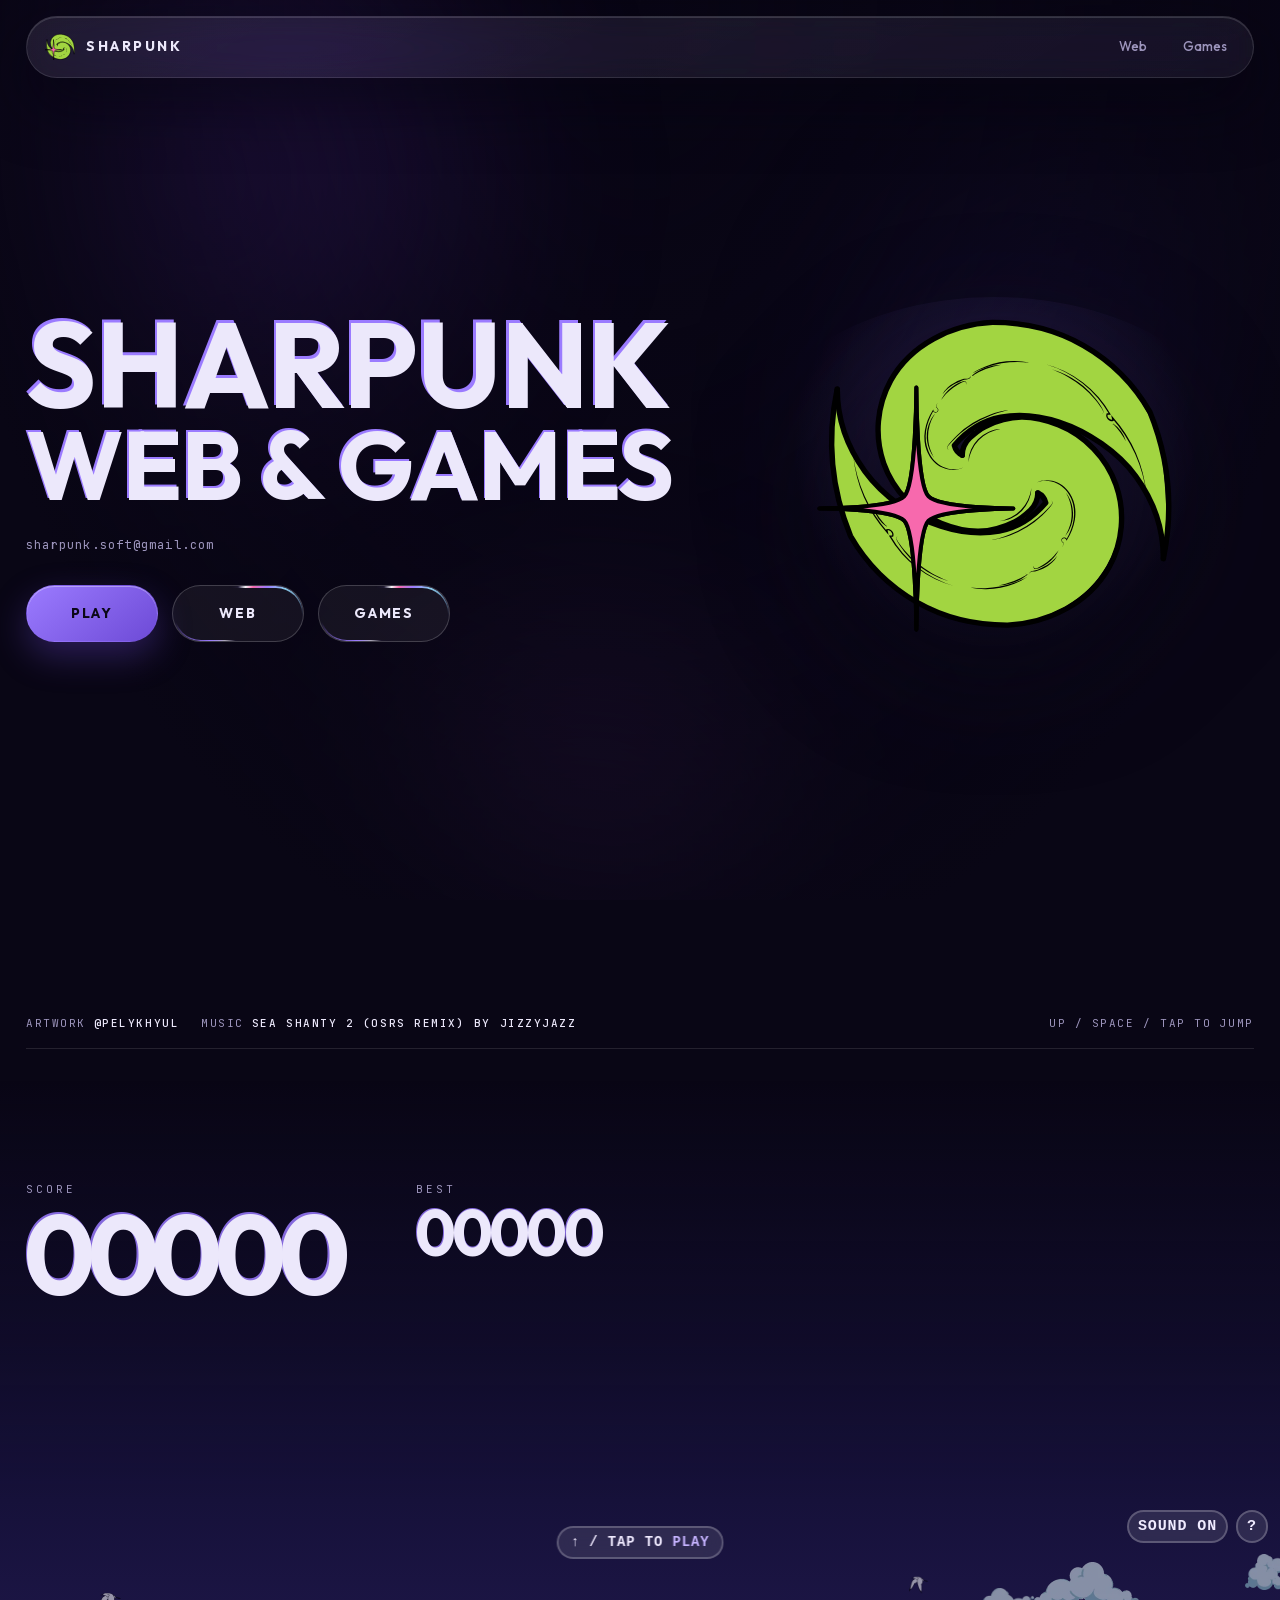
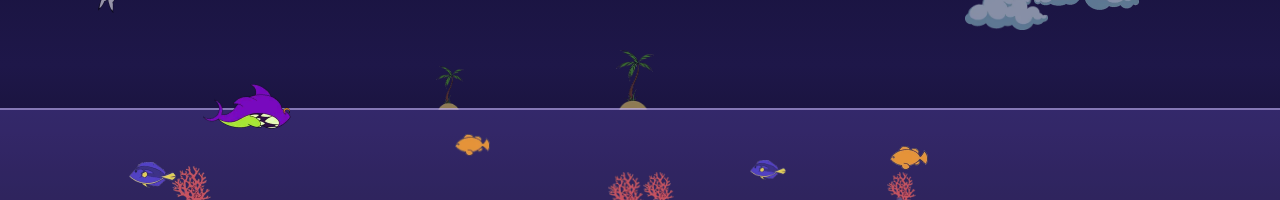
==== commit 4e639b5b: "Use the brand lime as the glitch's second channel The chromatic split tore violet one way and hot pi" ====
--- a/index.html
+++ b/index.html
@@ -206,9 +206,9 @@
       color: var(--violet);
       animation: glitch-slice 9s steps(1, end) infinite;
     }
-    /* the pink copy only exists inside the chromatic burst */
+    /* the lime copy only exists inside the chromatic burst */
     .ghost::after {
-      color: #f769ad; opacity: 0;
+      color: #a2d741; opacity: 0;
       translate: .018em -.022em;
       animation: glitch-split 9s steps(1, end) infinite;
     }
@@ -375,7 +375,7 @@
       animation: glitch-slice 9s steps(1, end) infinite;
     }
     .ro-n::after {
-      color: #f769ad; opacity: 0;
+      color: #a2d741; opacity: 0;
       translate: .012em -.016em;
       animation: glitch-split 9s steps(1, end) infinite;
     }
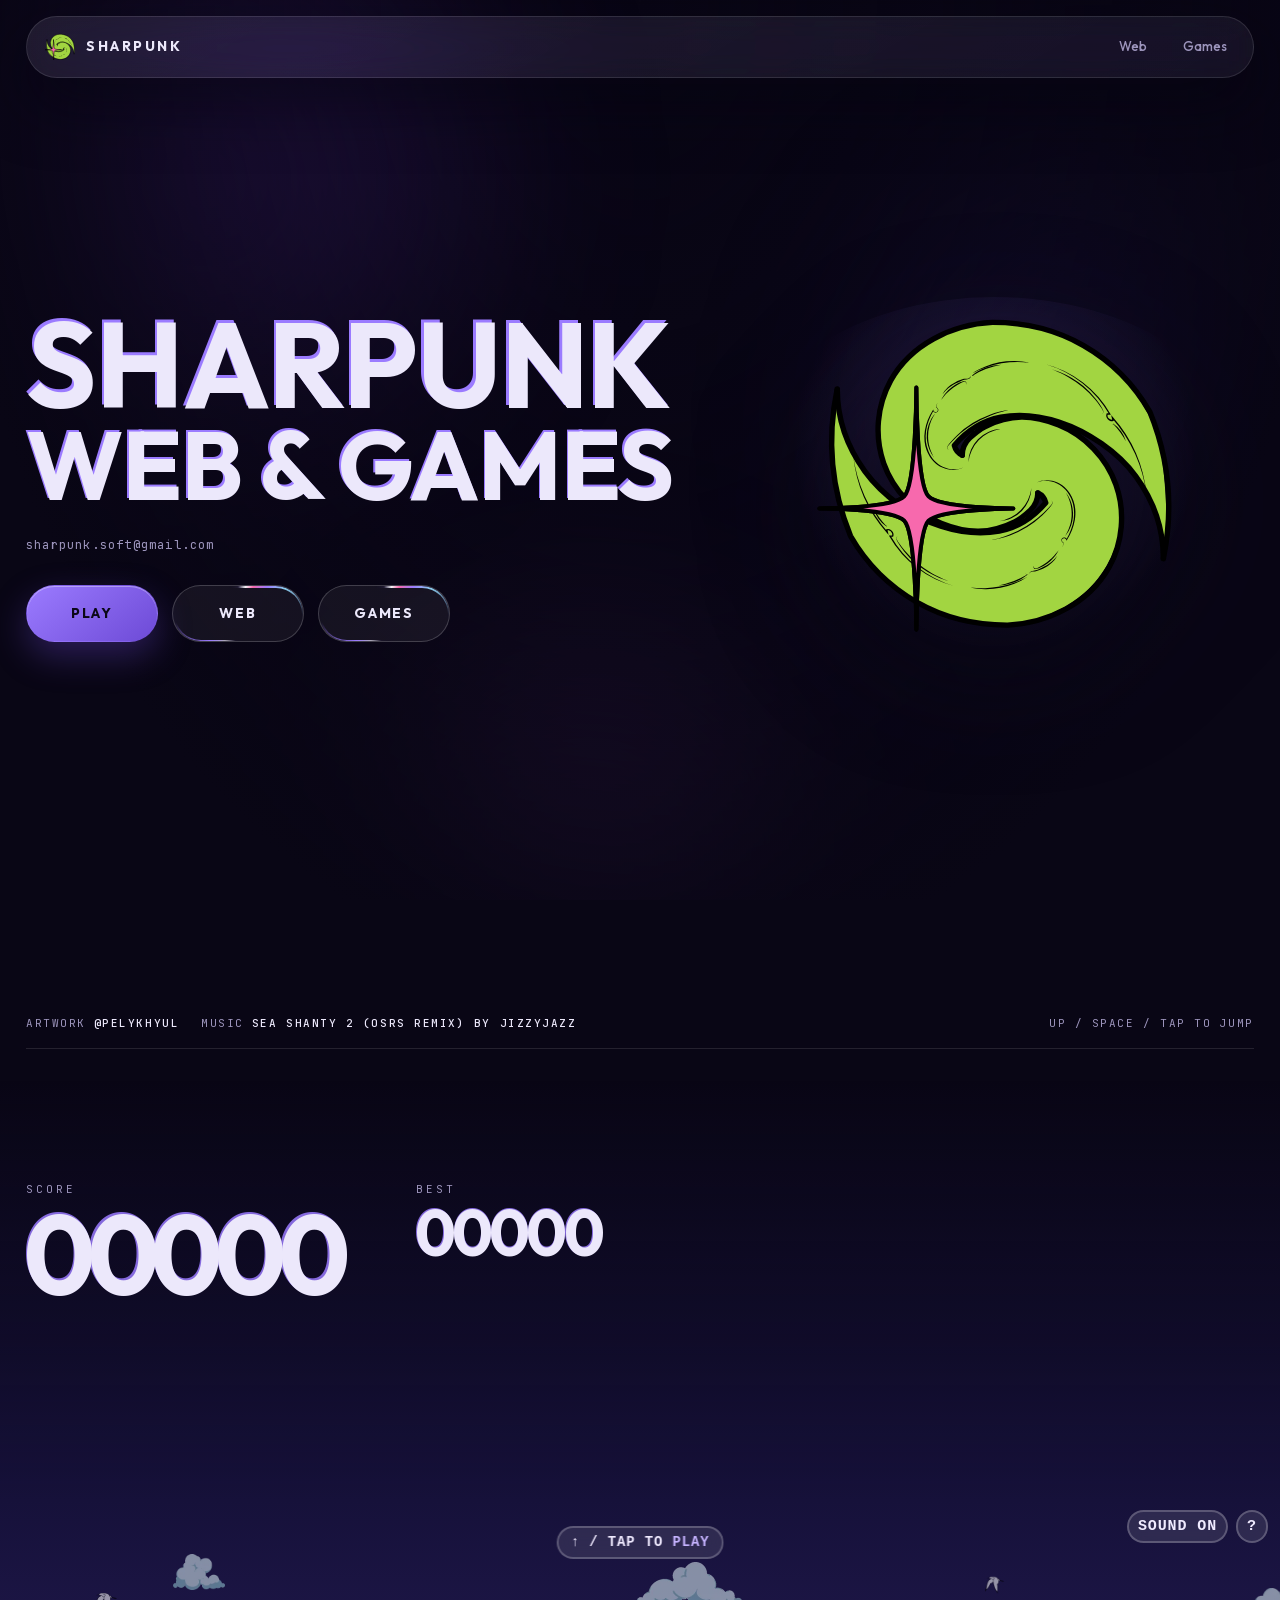
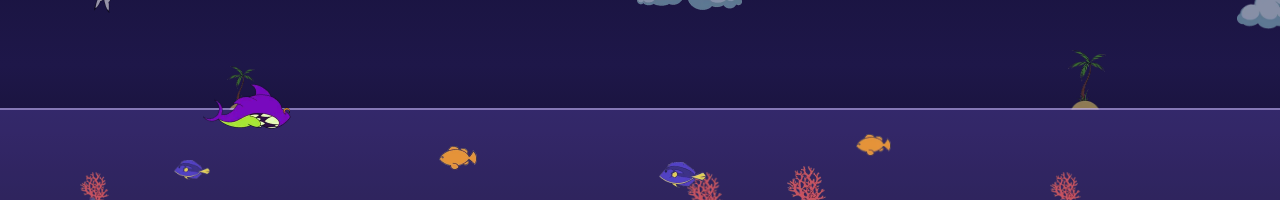
==== commit 671da656: "Even out the nav pill's border The borders were already 1px on every side, but .glass also lays an i" ====
--- a/index.html
+++ b/index.html
@@ -143,6 +143,10 @@
       display: flex; align-items: center; gap: 26px; padding: 0 12px 0 18px;
       border-radius: var(--r-pill);
     }
+    /* The .glass top highlight reads as light from above, which works on the
+       big panels but on a 62px pill it just makes the top border look twice
+       as thick as the bottom. Keep the drop shadow, drop the highlight. */
+    .nav { box-shadow: 0 24px 60px rgba(6, 4, 16, .55); }
     .brand { display: flex; align-items: center; gap: 11px; text-decoration: none; margin-right: auto; }
     .brand img { width: 30px; height: 30px; }
     .brand span { font-weight: 700; letter-spacing: .18em; font-size: 14px; text-transform: uppercase; }
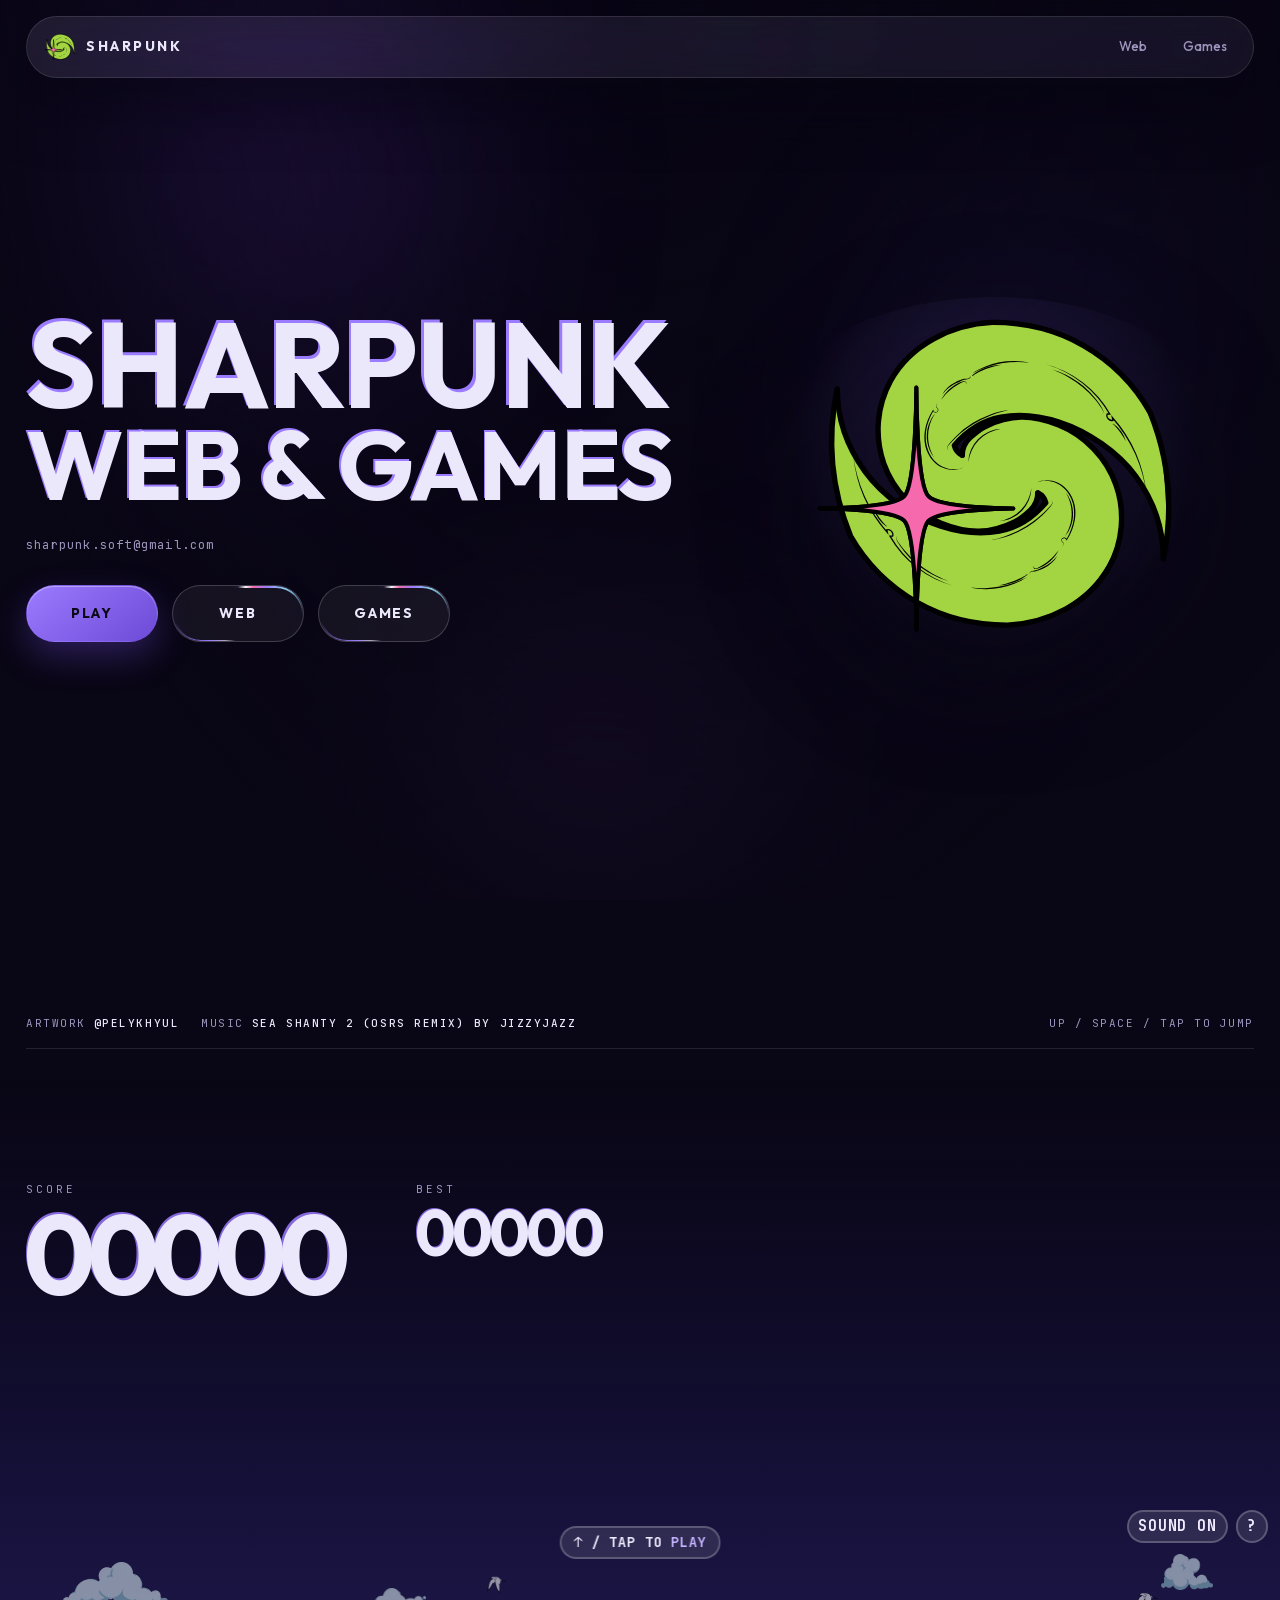
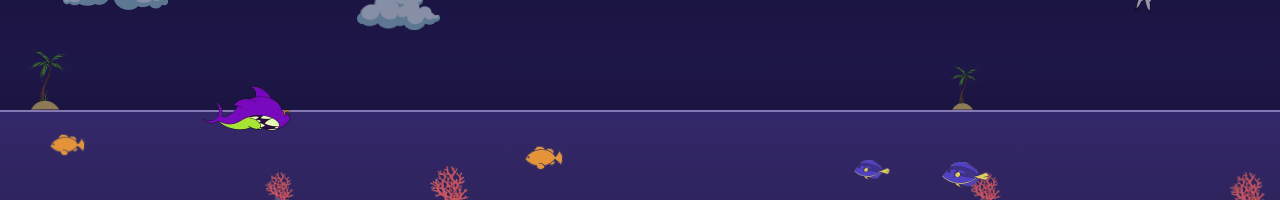
==== commit adb6f0e1: "Inline the shark game, drop the iframe and /shark/ page The play strip loaded /shark/ in an iframe: " ====
--- a/index.html
+++ b/index.html
@@ -408,21 +408,167 @@
       .readout { gap: 14px 40px; }
     }
 
-    /* The slot keeps a fixed 250px height and the iframe is absolutely
-       positioned against its bottom edge. That is what lets the iframe grow
-       upward for a dialog without reflowing anything or moving the strip. */
-    .strip-slot { position: relative; height: var(--strip); }
-    .strip-slot > iframe {
-      position: absolute; left: 0; right: 0; bottom: 0;
-      width: 100%; height: var(--strip); border: 0;
+    /* ---------------- the shark strip ----------------
+       Lifted from the old single-screen landing page with its grid removed.
+       Everything inside is positioned in px up from the waterline, so the
+       strip's height is simply how much sky is on show. */
+
+
+    /* The playfield. Everything inside is positioned in px up from the
+       waterline, so the strip's height is just how much sky you get. */
+    #game {
+      position: relative; width: 100%; height: var(--strip);
+      overflow: hidden; touch-action: none; user-select: none;
+      /* starts on exactly the colour .s2-top fades into, so the seam vanishes */
       background: linear-gradient(180deg, var(--strip-top) 0%, #1e1749 55%, #140f30 100%);
-    }
-    /* binary and instant, never transitioned: while expanded the iframe
-       covers the credits, and the game's touch-action:none would block touch
-       scrolling over all of it */
-    .strip-slot.modal { z-index: 90; }
-    .strip-slot.modal > iframe { height: var(--modal-h, 100dvh); }
-
+      /* the game's own palette, formerly the ?theme=chrome skin */
+      --water: rgba(140, 110, 255, .22);
+      --waterline: rgba(214, 200, 255, .5);
+      --pill-bg: rgba(255, 255, 255, .1);
+      --pill-fg: #f0ebff;
+      --pill-bd: rgba(255, 255, 255, .22);
+      --pill-radius: 999px;
+      --dialog-radius: 24px;
+      --pill-font: 'JetBrains Mono', ui-monospace, monospace;
+      --accent: #c6b4ff;
+    }
+    #water {
+      position: absolute; bottom: 0; left: 0; right: 0; height: 90px;
+      background: var(--water);
+      border-top: 2px solid var(--waterline);
+      z-index: 1;
+    }
+    /* --- sprites (sheets are @2x, sized here in logical px) ---
+       Animated sheets are horizontal strips of equal cells. `background-size:
+       auto 100%` makes one cell exactly the element's width, so the keyframes
+       just walk background-position-x by whole cells.
+       steps(n, jump-none) lands on both the FIRST and LAST cell, so
+       `forwards` holds the real final frame. */
+    #game .sprite, #game .decor, #game .part {
+      position: absolute;
+      background-repeat: no-repeat; background-position: 0 0; background-size: 100% 100%;
+    }
+    #game .decor { pointer-events: none; }
+    #game .sprite { z-index: 2; }
+    /* zero-size anchor; parts hang off it. Same z as #water but appended
+       later, so the pile paints in front of the tint yet under the shark. */
+    #game .pile { width: 0; height: 0; z-index: 1; }
+
+    #game #shark {
+      width: 93px; height: 75px;
+      background-image: url(/img/sharkswim.webp); background-size: auto 100%;
+      transform: scaleX(-1);               /* art faces left; flip to swim right */
+      animation: swim .34s steps(2) infinite;
+    }
+    #game #shark.jump { background-image: url(/img/sharkjump.webp); animation: a-jump .73s steps(9, jump-none) forwards; }
+    #game #shark.dive { background-image: url(/img/sharkdive.webp); animation: a-dive .2s  steps(5, jump-none) forwards; }
+    #game #shark.surf { background-image: url(/img/sharkdive.webp); animation: a-surf .15s steps(3, jump-none) forwards; }
+    /* death is two phases off one 7-cell sheet: the shark flips once (cells
+       0-3), then fish circle its head forever (cells 4-6). */
+    #game #shark.dead {
+      background-image: url(/img/sharkdead.webp);
+      animation: a-dead .52s steps(4, jump-none) forwards,
+                 a-deadloop .39s steps(3) infinite .52s;
+    }
+    @keyframes swim   { to { background-position-x: -186px } }
+    @keyframes a-jump { to { background-position-x: -744px } }
+    @keyframes a-dive { to { background-position-x: -372px } }
+    @keyframes a-surf { from { background-position-x: -465px } to { background-position-x: -651px } }
+    @keyframes a-dead { to { background-position-x: -279px } }
+    @keyframes a-deadloop { from { background-position-x: -372px }
+                            to   { background-position-x: -651px } }
+
+    #game .bird { background-image: url(/img/bird.webp); background-size: auto 100%;
+                  animation: fly 1.2s steps(3) infinite; }
+    @keyframes fly { to { background-position-x: calc(var(--cw) * -3) } }
+
+    .island { background-image: url(/img/island.webp) }
+    .cloud  { background-image: url(/img/cloud.webp) }
+    .cloud2 { background-image: url(/img/cloud2.webp) }
+    .cloud3 { background-image: url(/img/cloud3.webp) }
+    .coral  { background-image: url(/img/coral.webp) }
+    .fish   { background-image: url(/img/fish.webp); transform: scaleX(-1) }
+    .fish2  { background-image: url(/img/fish2.webp) }
+    .boat   { background-image: url(/img/boat.webp); transform: scaleX(-1) }
+    .rock   { background-image: url(/img/rock.webp) }
+    .rock2  { background-image: url(/img/rock2.webp) }
+
+    .ico { display: inline-block; width: 1.3em; height: 1.3em; vertical-align: -0.35em;
+           background-repeat: no-repeat; background-position: center; background-size: contain; }
+
+    /* HUD, top-right of the strip */
+    #hud {
+      position: absolute; top: 10px; right: 12px; z-index: 4;
+      display: flex; gap: 8px; align-items: center;
+    }
+    #score, #msg, #mute, #info {
+      font-family: var(--pill-font); font-size: 15px; font-weight: 700; letter-spacing: .06em;
+      color: var(--pill-fg); white-space: nowrap;
+      background: var(--pill-bg); border: 2px solid var(--pill-bd);
+      padding: 5px 12px; border-radius: var(--pill-radius); line-height: 19px;
+      backdrop-filter: blur(8px);
+    }
+    #mute, #info { cursor: pointer; padding: 5px 9px; }
+    #mute:focus-visible, #info:focus-visible { outline: 2px solid var(--pill-fg); outline-offset: 2px; }
+    .key { color: var(--accent); }
+    #hiscore { color: var(--accent); }
+    #hiscore::before { content: "|"; color: var(--pill-fg); margin: 0 9px; opacity: .55; }
+
+    #msg {
+      position: absolute; top: 26px; left: 50%; transform: translateX(-50%);
+      z-index: 3; text-transform: uppercase; font-size: 14px;
+    }
+    #msg:empty { display: none; }
+    #score { display: none; }   /* the big readout on screen two says it better */
+
+    /* help / death dialog. Sized as a panel, not a pill: the death state
+       carries ~420px of content, so it needs its own radius token and a real
+       max-width. */
+    #help {
+      background: var(--pill-bg); color: var(--pill-fg);
+      border: 2px solid var(--pill-bd); border-radius: var(--dialog-radius);
+      font-family: var(--pill-font); font-size: 15px; font-weight: 700;
+      padding: 0; line-height: 1.85; outline: none;
+      width: min(92vw, 380px); max-height: 90dvh; overflow: auto;
+      backdrop-filter: blur(14px);
+    }
+    #help::backdrop { background: rgba(8, 6, 15, .72); }
+    #hbody { padding: 16px 26px 22px; display: flex; flex-direction: column; }
+    #hx {
+      align-self: flex-end; margin: -8px -18px -2px 0; cursor: pointer;
+      background: none; border: none; color: inherit; font: bold 18px var(--pill-font); outline: none;
+    }
+    #deadart:not([hidden]) {
+      display: flex; align-items: center; justify-content: center;
+      width: 92px; height: 92px; border-radius: 50%;
+      align-self: center; margin: 2px 0 8px;
+      background: #4464a2; border: 2px solid var(--pill-bd);
+    }
+    .deadico { transform: scale(.86); }
+    .deadico {
+      display: block; width: 93px; height: 75px;
+      background: url(/img/sharkdead.webp) no-repeat; background-size: auto 100%;
+      animation: a-deadloop .39s steps(3) infinite;
+    }
+    #dhead:not([hidden]) { display: block; margin: 0 0 8px; text-align: center; }
+    #gameover, #retry, .lbl, #hbody .obs { color: var(--accent); }
+    #hbody .obs { font-weight: bold; text-decoration: none; }
+    #hbody .obs:hover { text-decoration: underline; }
+    #retry:not([hidden]) { display: block; margin: 14px 0 0; text-align: center; }
+
+    /* narrow strip: the HUD row and the centred prompt overlapped, so the
+       pills shrink and the prompt drops below them */
+    @media (max-width: 720px) {
+      #hud { top: 8px; right: 8px; gap: 6px; }
+      #score, #mute, #info { font-size: 12px; padding: 4px 8px; line-height: 16px; }
+      #hiscore::before { margin: 0 6px; }
+      #msg { top: 52px; font-size: 12px; }
+    }
+
+    @media (prefers-reduced-motion: reduce) {
+      #game .bird, .deadico { animation: none; }
+    }
+  
     /* ---------------- liquid metal rim ----------------
        An iridescent specular edge that travels around the pill, after the
        liquid-metal component on metal.jakubantalik.com. That one paints two
@@ -544,9 +690,39 @@
       </div>
       </div>
 
-      <div class="strip-slot" id="strip-slot">
-        <iframe id="shark-frame" src="/shark/?theme=chrome&amp;score=off&amp;h=300" title="Sharpunk shark runner game"></iframe>
+      <div id="game">
+        <div id="water"></div>
+        <span id="shark" class="sprite"></span>
+
+        <div id="hud">
+          <span id="score"><span id="cur"></span><span id="hiscore"></span></span>
+          <button id="mute" aria-label="Mute music">SOUND ON</button>
+          <button id="info" aria-label="How to play">?</button>
+        </div>
+
+        <dialog id="help">
+          <div id="hbody">
+            <button id="hx" aria-label="Close">&#10005;</button>
+            <div id="deadart" hidden><i class="deadico"></i></div>
+            <b id="dhead" hidden><span id="gameover">GAME OVER</span> &middot; SCORE <span id="dscore"></span></b>
+            <div>
+              <b class="lbl">CONTROLS</b><br>
+              &uarr; / SPACE / TAP / SWIPE &uarr; : Jump<br>
+              &darr; / SWIPE &darr; : Dive<br>
+              <b class="lbl">OBSTACLES</b><br>
+              <i class="ico boat"></i> Dive under the boats<br>
+              <i class="ico rock"></i> Jump over the rocks
+            </div>
+            <div id="retry" hidden>JUMP TO RESTART</div>
+          </div>
+        </dialog>
+
+        <span id="msg">&uarr; / tap to <span class="key">play</span></span>
+
+        <audio id="bgm" src="/bgm.mp3" loop preload="none"></audio>
+        <audio id="oof" src="/oof.mp3" preload="none"></audio>
       </div>
+
     </section>
   </main>
 
@@ -645,6 +821,7 @@
       let paging = false, idle = 0;
       addEventListener('wheel', e => {
         if (snapOff || reduce) return;      // free scrolling; do not touch it
+        if (pageLocked) { e.preventDefault(); return; }  // a run is live; stay put
         if (e.ctrlKey) return;              // pinch zoom
         if (Math.abs(e.deltaY) < 3) return; // horizontal or noise
         e.preventDefault();
@@ -672,93 +849,341 @@
         });
       }
 
-      /* ---- the strip ---- */
-      const slot = document.getElementById('strip-slot');
-      const frame = document.getElementById('shark-frame');
+      /* ---- the strip ----
+         The game is part of this page now, so the readout is a direct DOM
+         write and the keys are handled where they are pressed. */
       const scoreEl = document.getElementById('ro-score');
-      const bestEl = document.getElementById('ro-best');
-      const liveEl = document.getElementById('ro-live');
-      const pad5 = n => String(n | 0).padStart(5, '0');
-      let prevState = '', modalOpen = false;
-
+      const bestEl  = document.getElementById('ro-best');
+      const liveEl  = document.getElementById('ro-live');
       const setNum = (el, v) => { el.textContent = v; el.dataset.n = v; };
-
-      /* Give a dialog room by growing the iframe upward from its fixed bottom
-         edge. h = 2*bottom - vh puts the iframe's centre, where a modal
-         <dialog> lands, on the viewport's centre. With screen two snapped the
-         slot's bottom is the viewport's bottom, so this is exactly one
-         viewport. The slot's own height never changes, so nothing reflows and
-         the strip cannot move. */
-      function setModal(open, need) {
-        open = !!open;
-        need = need || 460;
-        if (open === modalOpen) return;
-        modalOpen = open;
-        if (open) {
-          const bottom = slot.getBoundingClientRect().bottom;
-          const vh = docEl.clientHeight;
-          // 2*bottom - vh centres the iframe, and so the dialog, on the
-          // viewport. Never shorter than what the child says it needs, and
-          // never taller than the run up to the viewport top, so the dialog
-          // cannot be pushed off the top edge.
-          const h = Math.min(Math.max(2 * bottom - vh, need), Math.max(need, bottom));
-          slot.style.setProperty('--modal-h', Math.round(h) + 'px');
-          // only if the strip is sitting too high to fit the dialog at all
-          if (h > bottom) slot.scrollIntoView({ block: 'end', behavior: 'smooth' });
+      function setReadout(cur, hi) { setNum(scoreEl, pad5(cur)); setNum(bestEl, pad5(hi)); }
+      function announce(state, cur, hi) {
+        // once per death, never per tick, or a screen reader is spammed 9x a second
+        if (state === 'dead') liveEl.textContent = `Game over. Score ${cur}. Best ${hi}.`;
+        else if (state === 'run') liveEl.textContent = '';
+      }
+
+    // Shark runner. Coordinate system: y = shark's offset from the waterline
+    // (px, positive = airborne, negative = submerged). Waterline = top of #water.
+
+    const WATER = 90, DIVE_Y = -48;
+    const game = document.getElementById('game'), sharkEl = document.getElementById('shark'),
+          curEl = document.getElementById('cur'), hiEl = document.getElementById('hiscore'),
+          msgEl = document.getElementById('msg'),
+          bgm = document.getElementById('bgm'), muteEl = document.getElementById('mute'),
+          oof = document.getElementById('oof');
+    const W = () => game.clientWidth;
+    // narrow screens: hug the left edge for maximum reaction time
+    const sharkX = () => W() < 625 ? 20 : Math.min(200, W() * 0.25);
+    let SHARK_X = sharkX();
+    // never re-seat the shark mid-run: crossing the 625px branch would
+    // teleport it, possibly straight into an obstacle. Rotating a phone
+    // during a run used to do exactly that.
+    addEventListener('resize', () => { if (state !== 'run') SHARK_X = sharkX(); });
+
+    muteEl.addEventListener('click', () => {
+      bgm.muted = !bgm.muted;
+      muteEl.textContent = bgm.muted ? 'SOUND OFF' : 'SOUND ON';
+    });
+
+    const helpEl = document.getElementById('help'), infoEl = document.getElementById('info'),
+          retryEl = document.getElementById('retry'), dscoreEl = document.getElementById('dscore'),
+          deadartEl = document.getElementById('deadart'), dheadEl = document.getElementById('dhead');
+    // same dialog serves both roles: info (controls only) and death (adds GAME OVER + retry)
+    function openHelp(death) {
+      retryEl.hidden = deadartEl.hidden = dheadEl.hidden = !death;
+      if (death) dscoreEl.textContent = String(score | 0).padStart(5, '0');
+      if (!helpEl.open) helpEl.showModal(); // showModal throws if already open
+    }
+    infoEl.addEventListener('click', () => openHelp(false));
+    // in death mode a tap/click anywhere in the dialog body counts as the jump
+    document.getElementById('hbody').addEventListener('click', e => {
+      if (!retryEl.hidden && e.target.id !== 'hx' && !e.target.closest('a')) { helpEl.close(); start(); }
+    });
+    helpEl.addEventListener('click', e => { if (e.target === helpEl) helpEl.close(); });
+    document.getElementById('hx').addEventListener('click', () => helpEl.close());
+    helpEl.addEventListener('close', () => {
+      if (state === 'dead') msgEl.innerHTML = 'GAME OVER &middot; &uarr; to <span class="key">restart</span>';
+    });
+
+    let stripOn = false, pageLocked = false;
+    let state = 'idle', y = 0, vy = 0, diving = false;
+    let score = 0, hi = +localStorage.sharkHi || 0, t = 0, obstacles = [];
+
+    // Score readout + reporting, gated on the integer actually changing.
+    // score climbs 0.15/frame, so this fires ~9x a second while running and
+    // not at all while idle or dead. It also replaces two DOM writes that
+    // used to run on every single rAF frame to set the same value.
+    const pad5 = n => String(n | 0).padStart(5, '0');
+    let lastCur = -1, lastHi = -1, lastState = '';
+    function report() {
+      const c = score | 0, h = hi | 0;
+      if (c === lastCur && h === lastHi && state === lastState) return;
+      if (c !== lastCur) curEl.textContent = pad5(c);
+      if (h !== lastHi) hiEl.textContent = pad5(h);
+      if (state !== lastState) {
+        // While a run is live, a stray trackpad flick over the strip must not
+        // page away and leave the shark to die unwatched.
+        pageLocked = state === 'run';
+      }
+      if (state !== lastState) announce(state, c, h);
+      lastCur = c; lastHi = h; lastState = state;
+      setReadout(c, h);
+    }
+
+    // Hitboxes, as plain boxes, deliberately tighter than the art. The rock is
+    // two boxes because it's a spike: a narrow tip above the surface over a
+    // wider body below it.
+    const HIT = {
+      shark: { x0: 18, x1: 76, y0: -15, y1: 15 },
+      boat: [{ x0: 12, x1: 85, y0: -5, y1: 115 }],   // hull to masthead
+      rock: [{ x0: 18, x1: 45, y0:  0, y1:  22 },    // tip, above water
+             { x0:  8, x1: 58, y0: -60, y1:  0 }],   // body, submerged
+    };
+
+    // frame-based physics like the original T-rex, assumes ~60fps
+    const GRAV = 0.5, JUMP_V = 11, BASE_SPEED = 6;
+
+    // natural width/height ratio of each sprite sheet, from tools/build-assets.py
+    const ASPECT = { island: 0.633, cloud: 2.188, cloud2: 1.438, cloud3: 1.979, bird: 1.458,
+                     coral: 0.813, fish: 1.583, fish2: 1.808, boat: 0.808, rock: 0.573, rock2: 0.445 };
+    function sprite(cls, h, kind) {
+      const el = document.createElement('span');
+      el.className = kind + ' ' + cls;
+      const w = Math.round(h * ASPECT[cls]);
+      el.style.width = w + 'px';
+      el.style.height = h + 'px';
+      if (cls === 'bird') el.style.setProperty('--cw', w + 'px'); // cell width for @keyframes fly
+      return el;
+    }
+
+    const SHARK_H = 75;
+    function placeShark() {
+      sharkEl.style.left = SHARK_X + 'px';
+      sharkEl.style.bottom = (WATER + y - SHARK_H / 2) + 'px';
+    }
+
+    // class swap drives the CSS animations; only write it on an actual change,
+    // otherwise every frame restarts the animation from frame 0
+    let sharkState = '';
+    function setShark(s) {
+      if (s !== sharkState) sharkEl.className = 'sprite' + (s ? ' ' + s : '');
+      sharkState = s;
+    }
+
+    function jump() {
+      if (state !== 'run') return start();
+      if (y <= 0 && !diving) vy = JUMP_V;
+    }
+
+    function start() {
+      if (state === 'dead' || state === 'idle') {
+        clearTimeout(deathTimer);
+        obstacles.forEach(o => o.el.remove());
+        obstacles = []; score = 0; y = 0; vy = 0; diving = false; state = 'run';
+        msgEl.textContent = ''; setShark('');
+        bgm.volume = 0.1; bgm.play().catch(() => {}); // low volume; needs a user gesture
+      }
+    }
+
+    function spawn() {
+      const boat = Math.random() < 0.5;
+      let el;
+      if (boat) {
+        // sailboat floats with its hull just under the waterline: dive beneath it
+        el = sprite('boat', 120, 'sprite');
+        el.style.bottom = (WATER - 5) + 'px';
+      } else {
+        // main rock breaking the surface + smaller rocks piled beneath it
+        el = document.createElement('span');
+        el.className = 'sprite pile';
+        el.style.bottom = '0px';
+        for (const [c, h, b, l] of [['rock', 110, 0, 0], ['rock2', 100, -32, -20], ['rock', 110, -45, 28]]) {
+          const r = sprite(c, h, 'part');
+          r.style.bottom = b + 'px';
+          r.style.left = l + 'px';
+          el.appendChild(r);
         }
-        slot.classList.toggle('modal', open);
       }
-      // a close message that never lands would leave a transparent iframe over
-      // the whole screen, swallowing clicks and touch scrolling. Recover.
-      frame.addEventListener('load', () => { modalOpen = true; setModal(false); });
-      addEventListener('pageshow', () => { modalOpen = true; setModal(false); });
-
-      addEventListener('message', e => {
-        if (e.source !== frame.contentWindow || !e.data) return;
-        const d = e.data;
-        if (typeof d.sharkScore === 'number') {
-          setNum(scoreEl, pad5(d.sharkScore));
-          setNum(bestEl, pad5(d.sharkHi));
-          // announce once per death, never per tick
-          if (d.sharkState === 'dead' && prevState !== 'dead')
-            liveEl.textContent = `Game over. Score ${d.sharkScore | 0}. Best ${d.sharkHi | 0}.`;
-          else if (d.sharkState === 'run' && prevState !== 'run') liveEl.textContent = '';
-          prevState = d.sharkState;
+      game.appendChild(el);
+      obstacles.push({ el, x: W() + 40, boat });
+    }
+
+    // parallax decor: seeded once, recycled by wrapping. bg drifts at 0.3x
+    // game speed behind the water; fg at 1.5x in front of the game sprites.
+    const decor = [];
+    function seedDecor(defs, mult, z, opacity) {
+      for (const [cls, size, bottom] of defs) {
+        const el = sprite(cls, size, 'decor');
+        el.style.bottom = bottom + 'px';
+        el.style.zIndex = z;
+        if (opacity) el.style.opacity = opacity;
+        game.appendChild(el);
+        const ambient = ['cloud', 'cloud2', 'cloud3', 'bird', 'fish', 'fish2'].includes(cls);
+        decor.push({ el, x: Math.random() * W(), mult, ambient });
+      }
+    }
+    let booted = false;
+    function seedAll() {
+    seedDecor([ // sky + horizon, behind the water
+        ['island', 60, WATER], ['island', 44, WATER],
+        ['cloud', 48, 190], ['cloud2', 36, 210], ['cloud3', 42, 170],
+      ], 0.3, 0, 0.55);
+      // birds share the sky layer but fly, so they cross 3x faster than the clouds drift
+      seedDecor([['bird', 24, 185], ['bird', 20, 205]], 0.9, 0, 0.55);
+      seedDecor([ // seabed + swimmers: behind the water, so they read as submerged
+        ['coral', 48, -14], ['coral', 38, -10], ['coral', 44, -16], ['coral', 36, -8],
+        ['fish', 24, 30], ['fish2', 26, 12], ['fish', 22, 44], ['fish2', 20, 20],
+      ], 1.5, 0);
+      decor.forEach(d => { d.el.style.left = d.x + 'px'; });
+    }
+
+    let deathTimer = 0;
+    function die() {
+      state = 'dead';
+      hi = Math.max(hi, score); localStorage.sharkHi = hi;
+      bgm.pause();
+      oof.muted = bgm.muted; oof.currentTime = 0; oof.play().catch(() => {});
+      // hold the dialog back until the shark has finished flipping
+      deathTimer = setTimeout(() => { if (state === 'dead') openHelp(true); }, 520);
+    }
+
+    function tick() {
+      t++;
+      if (state === 'run') {
+        score += 0.15;
+        // matches Chrome T-rex: start 6, accelerate ~0.001/frame, cap at 13.
+        // narrow screen = mobile; 25% slower there for thumb reaction time
+        const speed = Math.min(13, BASE_SPEED + score * 0.007) * (W() < 625 ? 0.75 : 1);
+
+        if (y > 0 || vy > 0) { y += vy; vy -= GRAV; if (y < 0 && !diving) { y = 0; vy = 0; } }
+        else y += ((diving ? DIVE_Y : 0) - y) * 0.3;
+
+        const last = obstacles[obstacles.length - 1];
+        if (!last || last.x < W() - (300 + Math.random() * 400 + speed * 40)) spawn();
+
+        const sx0 = SHARK_X + HIT.shark.x0, sx1 = SHARK_X + HIT.shark.x1,
+              sy0 = y + HIT.shark.y0,       sy1 = y + HIT.shark.y1;
+        for (const o of obstacles) {
+          o.x -= speed;
+          o.el.style.left = o.x + 'px'; // vertical position was fixed at spawn
+          for (const b of (o.boat ? HIT.boat : HIT.rock)) {
+            if (o.x + b.x0 < sx1 && o.x + b.x1 > sx0 && b.y0 < sy1 && b.y1 > sy0) { die(); break; }
+          }
         }
-        if ('sharkModal' in d) setModal(d.sharkModal, d.need);
-      });
-
-      /* ---- forward game keys into the strip while it is on screen ----
-         Never swallow a key a focused control owns, and leave PageUp/PageDown/
-         Home/End unbound so the keyboard always has a way to scroll. */
-      const CONTROL = 'a, button, input, textarea, select, summary, [contenteditable]';
-      let framed = false;
-      new IntersectionObserver(es => { framed = es[0].isIntersecting; }, { threshold: .6 }).observe(frame);
-
-      /* The strip's jump/dive/death sheets and its death sound are 141KB and
-         are only reachable once a run starts, so the game holds them back
-         until we say the player can see the strip. Warm them as screen two
-         comes into range, which is a whole gesture before anyone can play. */
-      let warmWanted = false, warmSent = false;
-      const sendWarm = () => {
-        if (!warmWanted || warmSent || !frame.contentWindow) return;
-        warmSent = true;
-        frame.contentWindow.postMessage({ sharkWarm: true }, '*');
-      };
-      new IntersectionObserver(es => {
-        if (es[0].isIntersecting) { warmWanted = true; sendWarm(); }
-      }, { rootMargin: '500px' }).observe(frame);
-      frame.addEventListener('load', sendWarm);   // in range before it finished loading
-      const relay = (e, down) => {
-        if (!framed || !['ArrowUp', 'ArrowDown', 'Space'].includes(e.code)) return;
-        if (e.metaKey || e.ctrlKey || e.altKey) return;
-        const a = document.activeElement;
-        if (a && a !== document.body && a.matches(CONTROL)) return;
-        e.preventDefault();
-        frame.contentWindow.postMessage({ sharkKey: e.code, down }, '*');
-      };
-      addEventListener('keydown', e => relay(e, true));
-      addEventListener('keyup', e => relay(e, false));
+        obstacles = obstacles.filter(o => o.x > -60 || (o.el.remove(), false));
+
+        for (const d of decor) {
+          d.x -= speed * d.mult;
+          if (d.x < -100) d.x = W() + 100;
+          d.el.style.left = d.x + 'px';
+        }
+      } else {
+        for (const d of decor) {
+          if (!d.ambient) continue;
+          d.x -= 0.4 * d.mult; // slowest drift while paused
+          if (d.x < -100) d.x = W() + 100;
+          d.el.style.left = d.x + 'px';
+        }
+        if (state === 'idle') y = Math.sin(t / 20) * 4; // idle bob
+      }
+      // pick the pose. `surf` covers the rise back to the surface after a dive.
+      if (state === 'dead') setShark('dead');
+      else if (state !== 'run') setShark('');
+      else if (y > 0 || vy > 0) setShark('jump');
+      else if (diving) setShark('dive');
+      else if (y < -2) setShark('surf');
+      else setShark('');
+      placeShark();
+      report();
+      requestAnimationFrame(tick);
+    }
+
+    function onKey(code, down) {
+      if (helpEl.open) {
+        if (down && !retryEl.hidden && (code === 'ArrowUp' || code === 'Space')) { helpEl.close(); start(); }
+        return;
+      }
+      if (down && (code === 'ArrowUp' || code === 'Space')) jump();
+      if (code === 'ArrowDown') {
+        diving = down;
+        if (down && state !== 'run') start();
+      }
+    }
+    /* The game shares the document now, so it only takes the arrows while the
+       strip is actually on screen and never from a focused control. PageUp,
+       PageDown, Home and End stay unbound, so the keyboard always has a way
+       to move the page. */
+    const CONTROL = 'a, button, input, textarea, select, summary, [contenteditable]';
+    const gameKeys = ['ArrowUp', 'ArrowDown', 'Space'];
+    function ownsKey(e) {
+      if (!stripOn || !gameKeys.includes(e.code)) return false;
+      if (e.metaKey || e.ctrlKey || e.altKey) return false;
+      const a = document.activeElement;
+      if (a && a !== document.body && a.matches(CONTROL)) return false;
+      return true;
+    }
+    addEventListener('keydown', e => {
+      if (!ownsKey(e)) return;
+      e.preventDefault();
+      onKey(e.code, true);
+    });
+    addEventListener('keyup', e => { if (gameKeys.includes(e.code)) onKey(e.code, false); });
+
+    // touch: swipe up = surface/jump, swipe down = dive (toggle), tap = jump.
+    // preventDefault only once a run is live, so the strip does not trap the
+    // embedding page's scroll before the player has opted in.
+    const isControl = e => e.target.closest('a, button, dialog');
+    const SWIPE = 24;
+    let startY = null;
+    game.addEventListener('touchstart', e => {
+      if (isControl(e)) return;
+      if (state === 'run') e.preventDefault();
+      startY = e.touches[0].clientY;
+    }, { passive: false });
+    game.addEventListener('touchend', e => {
+      if (isControl(e) || startY === null) return;
+      const dy = e.changedTouches[0].clientY - startY;
+      startY = null;
+      if (dy < -SWIPE) { if (diving) diving = false; else jump(); }        // swipe up
+      else if (dy > SWIPE) { diving = true; if (state !== 'run') start(); } // swipe down
+      else jump();                                                         // tap
+    });
+
+    // These sheets are only reachable once a run starts, and with the death
+    // sound they are 141KB. The strip sits a full screen down, so none of it
+    // is fetched until screen two comes into range.
+    let warmed = false;
+    function warm() {
+      if (warmed) return;
+      warmed = true;
+      for (const n of ['sharkjump', 'sharkdive', 'sharkdead', 'boat', 'rock', 'rock2'])
+        new Image().src = '/img/' + n + '.webp';
+      oof.load();
+    }
+    // backstops: never let a run begin on cold assets
+    addEventListener('keydown', warm, { once: true });
+    addEventListener('pointerdown', warm, { once: true });
+
+    /* Nothing above has touched the network or started a loop. boot() seeds
+       the decor, which is what pulls the idle sprites, and starts the frame
+       loop. The page calls it as screen two comes into range, so screen one
+       costs neither the requests nor a running rAF loop. */
+    function boot() {
+      if (booted) return;
+      booted = true;
+      seedAll();
+      warm();
+      tick();
+    }
+    /* Boot as screen two comes into range: the decor requests and the frame
+       loop both wait until then, so screen one costs neither. A second, tighter
+       observer decides when the strip owns the keyboard. */
+    new IntersectionObserver(es => { if (es[0].isIntersecting) boot(); },
+      { rootMargin: '400px' }).observe(game);
+    new IntersectionObserver(es => { stripOn = es[0].isIntersecting; },
+      { threshold: .5 }).observe(game);
+  
     })();
   </script>
 </body>
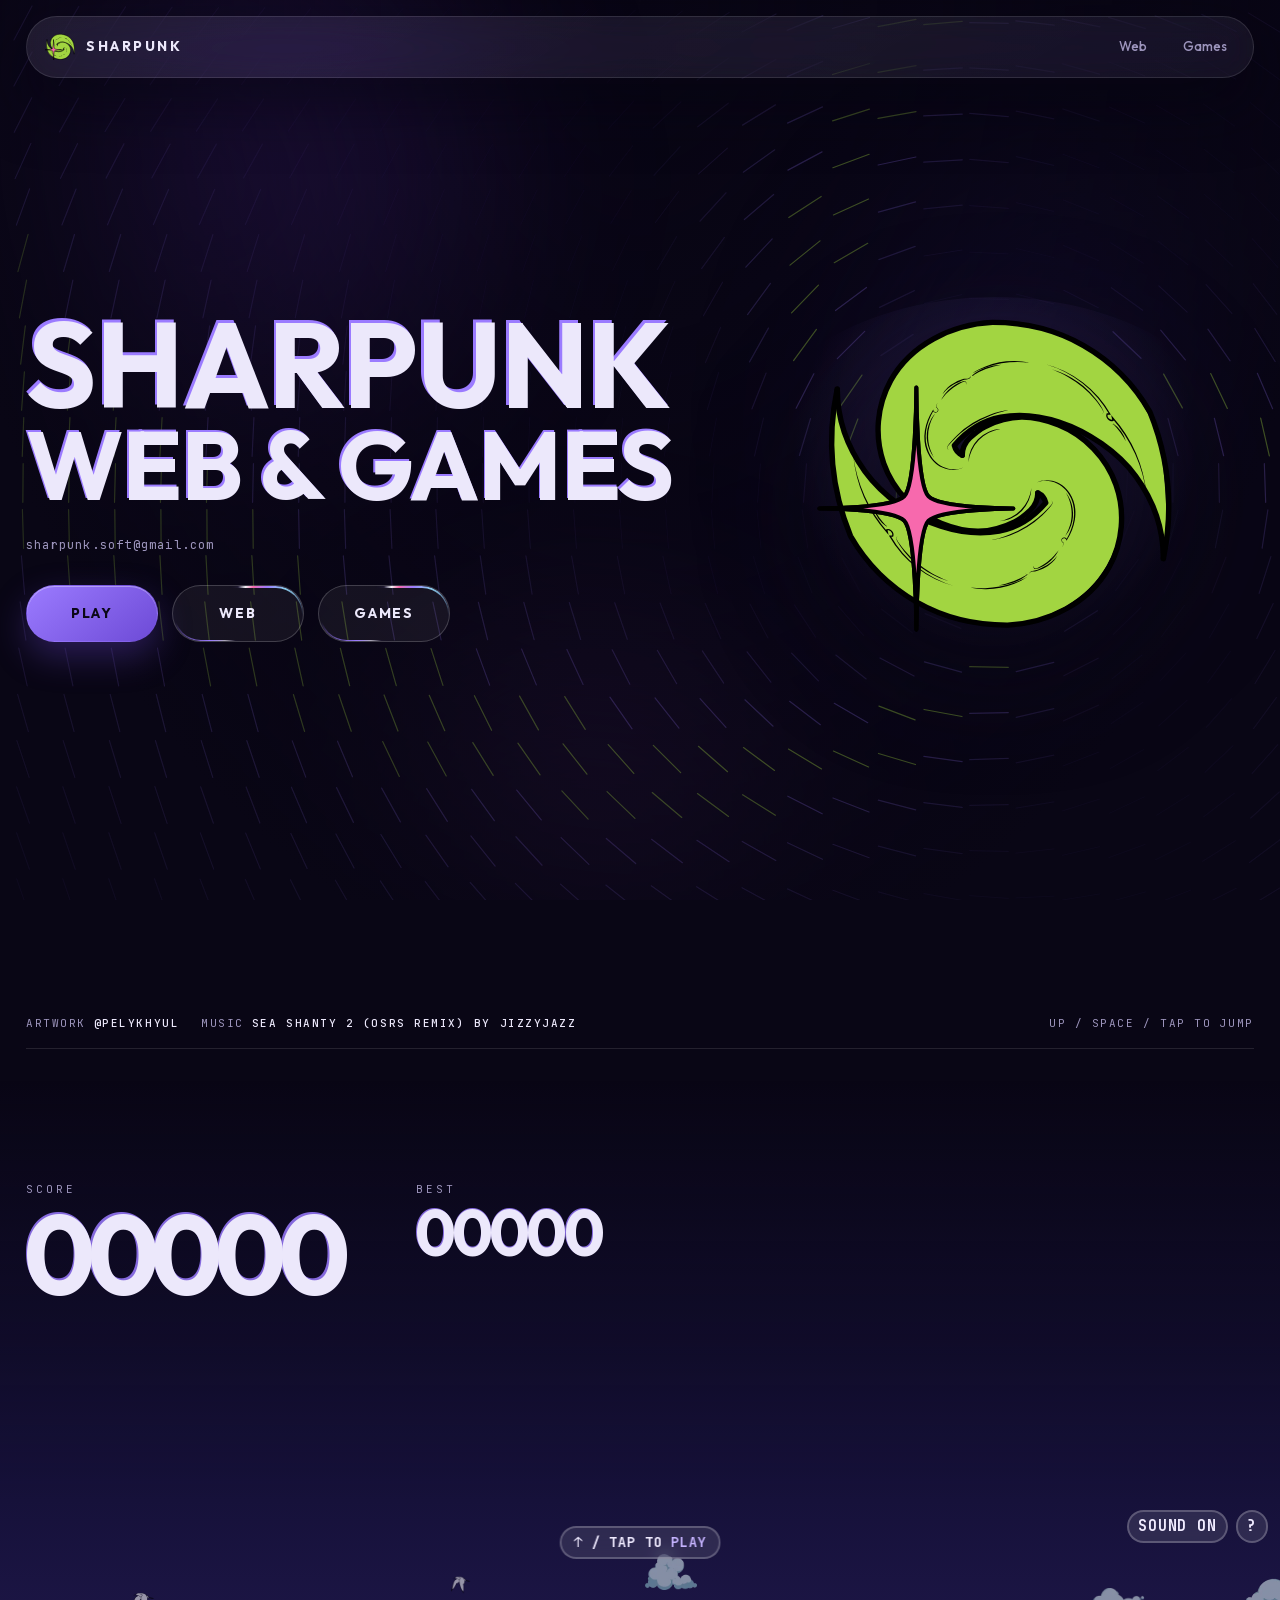
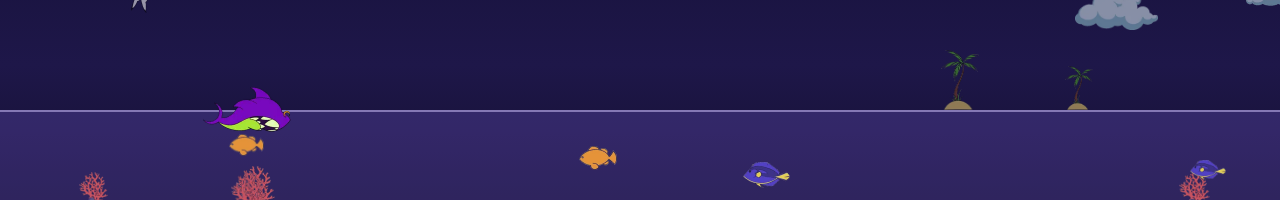
==== commit 5862d56d: "Add an animated vector-field background to all three pages Short vector marks on a lattice, drawn be" ====
--- a/index.html
+++ b/index.html
@@ -115,6 +115,19 @@
     .veil { position: fixed; inset: 0; z-index: 1; pointer-events: none;
             background: radial-gradient(ellipse at 50% 0%, transparent, var(--bg) 78%); }
 
+    /* ---------------- the background field ----------------
+       Absolute inside .s1 rather than fixed: that scopes it to screen one by
+       construction and lets it scroll away, instead of sitting frozen behind
+       the strip once its loop parks. opacity is the single tuning knob for
+       how loud it is against the aurora.
+       Explicit width/height, not inset alone: canvas is a replaced element,
+       so left/right: 0 with width: auto resolves to its intrinsic 300x150
+       and the field paints into a small box in the corner. */
+    .field {
+      position: absolute; inset: 0; width: 100%; height: 100%;
+      z-index: 0; pointer-events: none; opacity: .6;
+    }
+
     /* ---------------- glass primitive (web approximation) ---------------- */
     .glass {
       background: linear-gradient(150deg, var(--glass-2), var(--glass));
@@ -169,6 +182,7 @@
     .hero {
       display: grid; grid-template-columns: minmax(0, 1.12fr) minmax(0, .88fr);
       gap: 48px; align-items: center;
+      position: relative; z-index: 1;   /* above .field */
     }
 
     /* the wordmark, each line sized to fill the column on its own so neither
@@ -646,6 +660,7 @@
   <main>
     <!-- SCREEN ONE -->
     <section class="screen s1" aria-label="Sharpunk, web and games">
+      <canvas class="field" data-centre=".hero-art" aria-hidden="true"></canvas>
       <div class="shell hero">
         <div>
           <h1>
@@ -906,7 +921,7 @@
       if (state === 'dead') msgEl.innerHTML = 'GAME OVER &middot; &uarr; to <span class="key">restart</span>';
     });
 
-    let stripOn = false, pageLocked = false;
+    let stripOn = false, pageLocked = false, stripVisible = false, running = false;
     let state = 'idle', y = 0, vy = 0, diving = false;
     let score = 0, hi = +localStorage.sharkHi || 0, t = 0, obstacles = [];
 
@@ -1049,6 +1064,7 @@
     }
 
     function tick() {
+      if (!stripVisible) { running = false; return; }   // the observer restarts it
       t++;
       if (state === 'run') {
         score += 0.15;
@@ -1174,6 +1190,7 @@
       booted = true;
       seedAll();
       warm();
+      running = true;
       tick();
     }
     /* Boot as screen two comes into range: the decor requests and the frame
@@ -1183,8 +1200,20 @@
       { rootMargin: '400px' }).observe(game);
     new IntersectionObserver(es => { stripOn = es[0].isIntersecting; },
       { threshold: .5 }).observe(game);
+    /* Park the frame loop while the strip is off screen, so screen one's
+       background field is not competing with a game nobody can see. Separate
+       from stripOn on purpose: that one is about keyboard ownership at half
+       visibility, and a half-visible strip must keep animating.
+       The loop counts frames rather than reading the clock, so parking it
+       introduces no time jump. A run freezes and resumes untouched, which
+       also means the shark can no longer die while nobody is watching. */
+    new IntersectionObserver(es => {
+      stripVisible = es[0].isIntersecting;
+      if (stripVisible && booted && !running) { running = true; tick(); }
+    }, { threshold: 0 }).observe(game);
   
     })();
   </script>
+  <script src="/field.js" defer></script>
 </body>
 </html>
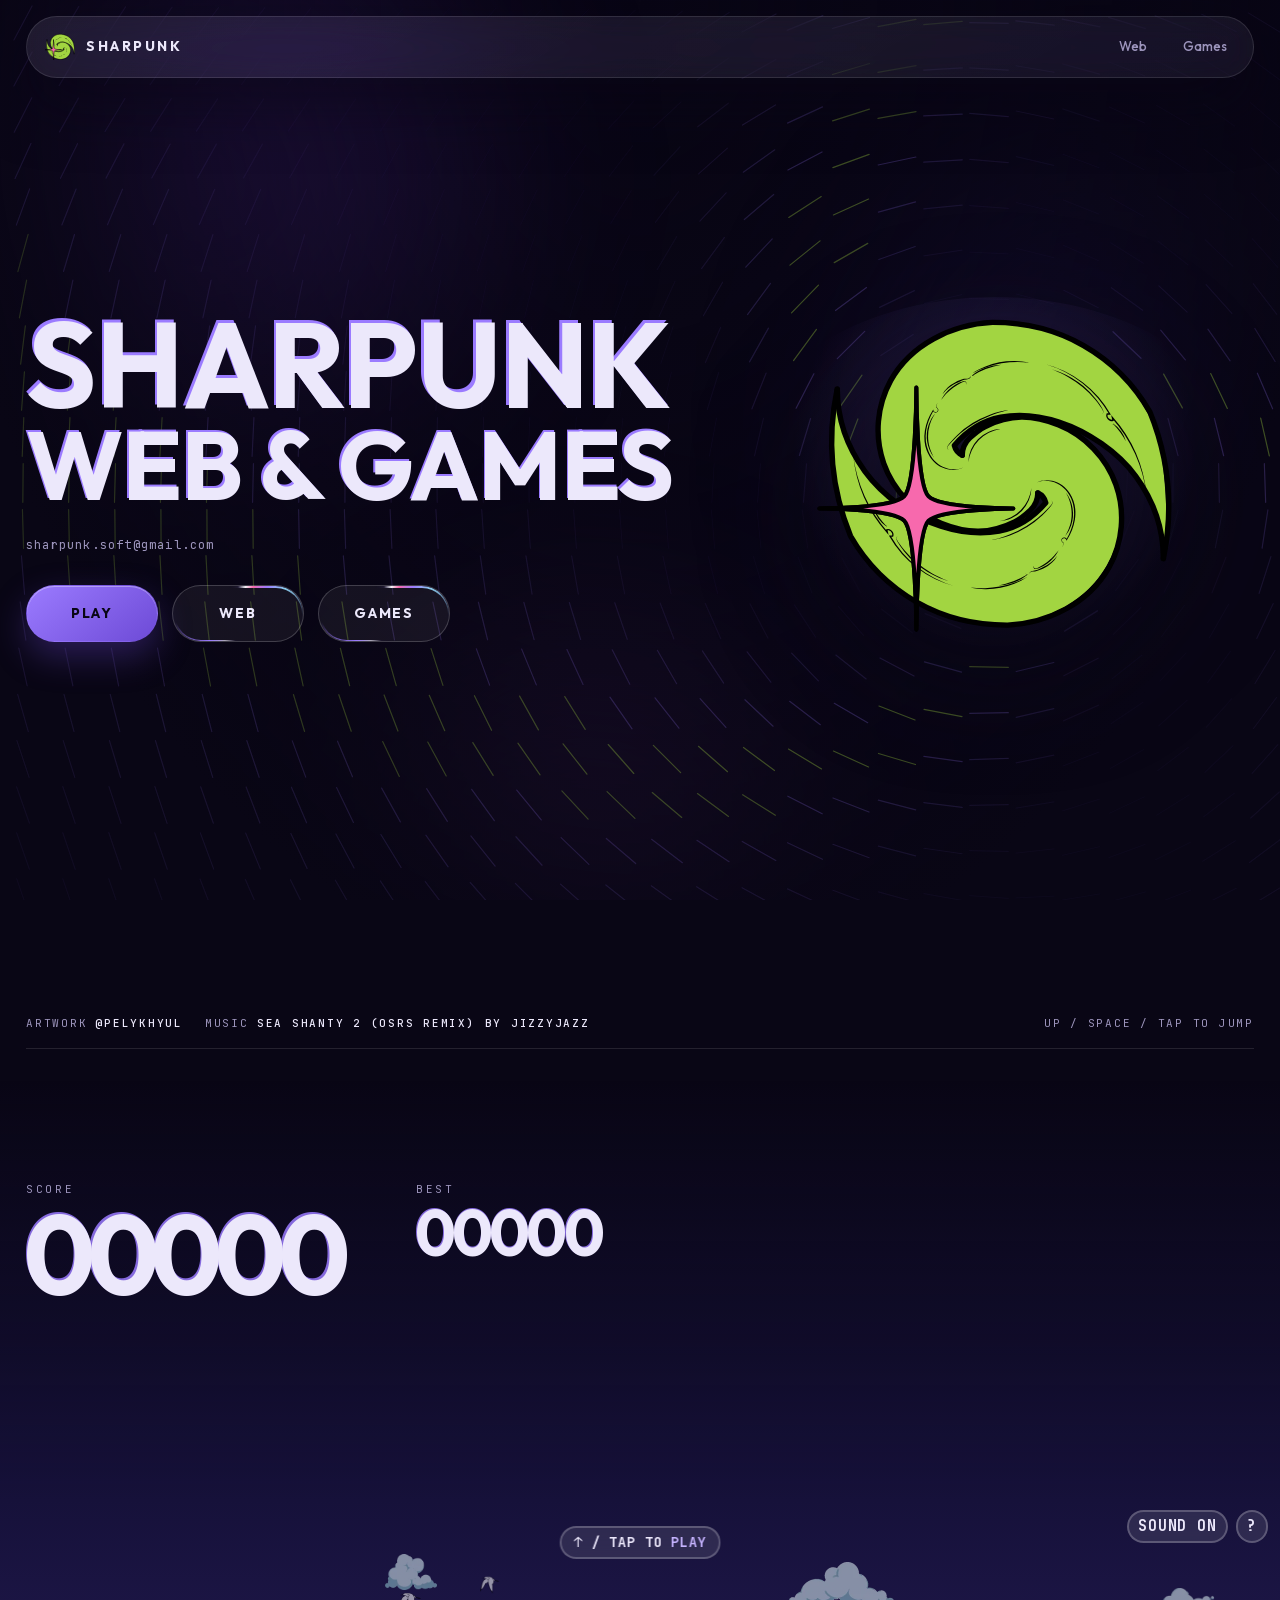
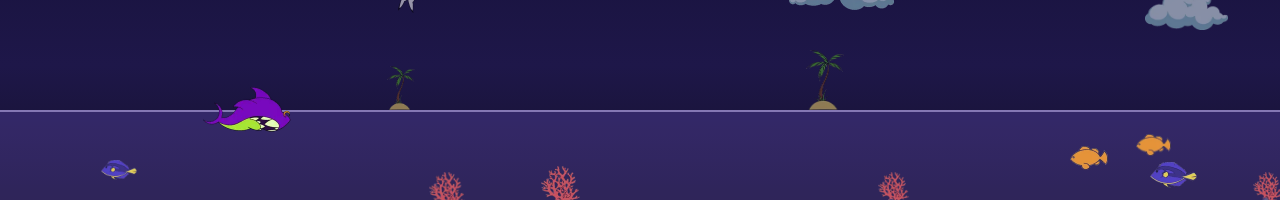
==== commit 077b0010: "Add DESIGN.md and fix design drift; extract shared CSS to site.css - Logo lime #a2d741 -> logo.svg's" ====
--- a/index.html
+++ b/index.html
@@ -8,11 +8,13 @@
   <link rel="icon" type="image/svg+xml" href="/favicon.svg">
   <link rel="preload" href="/fonts/outfit.woff2" as="font" type="font/woff2" crossorigin>
   <link rel="preload" href="/fonts/jetbrains-mono.woff2" as="font" type="font/woff2" crossorigin>
+  <link rel="stylesheet" href="/site.css?v=1">
   <style>
     /* ============================================================
        SHARPUNK - home
        Two full-viewport screens that snap: the presentation, then the
        shark strip. One wheel gesture moves a whole screen.
+       Shared tokens, nav, glass and the metal rim live in /site.css.
        Dials: DESIGN_VARIANCE 8 - MOTION_INTENSITY 7 - VISUAL_DENSITY 3
        Accent locked to the brand's own violet. This is a deliberate
        purple palette because the brand is purple, not an AI default.
@@ -22,37 +24,12 @@
        Theme: dark, locked (the brand has no light mode).
        ============================================================ */
 
-    @font-face {
-      font-family: 'Outfit'; src: url(/fonts/outfit.woff2) format('woff2');
-      font-weight: 100 900; font-display: swap;
-    }
-    @font-face {
-      font-family: 'JetBrains Mono'; src: url(/fonts/jetbrains-mono.woff2) format('woff2');
-      font-weight: 100 800; font-display: swap;
-    }
-
     :root {
-      --bg:      #090615;
-      --violet:  #9b7bff;
-      --violet-2:#6d4ad6;
-      --fg:      #ece8fb;
-      --muted:   #9d95bd;
-      --glass:   rgba(255, 255, 255, .055);
-      --glass-2: rgba(255, 255, 255, .085);
-      --edge:    rgba(255, 255, 255, .11);
-      --edge-2:  rgba(255, 255, 255, .19);
-      --r-panel: 24px;
-      --r-pill:  999px;
-      --shell:   1340px;
       --strip:   300px;
       /* the colour the strip's own background gradient starts on: the
          section above fades into exactly this so the seam disappears */
       --strip-top: #16113a;
-      --display: 'Outfit', system-ui, sans-serif;
-      --mono:    'JetBrains Mono', ui-monospace, monospace;
-    }
-
-    * { box-sizing: border-box; }
+    }
 
     /* ---------------- the snap container ----------------
        scroll-snap-type lives on the root, so the viewport is the snap
@@ -63,22 +40,8 @@
        container that never scrolls, and snap points would resolve
        against it instead of the viewport. Snapping would silently
        do nothing at all. */
-    html {
-      scroll-behavior: smooth;
-      overflow-x: clip;
-      scroll-snap-type: y mandatory;
-    }
+    html { scroll-snap-type: y mandatory; }
     html.no-snap { scroll-snap-type: none; }
-
-    body {
-      margin: 0; background: var(--bg); color: var(--fg);
-      font-family: var(--display); font-size: 16px; line-height: 1.65; font-weight: 300;
-      -webkit-font-smoothing: antialiased; overflow-x: clip;
-    }
-    a { color: inherit; }
-    ::selection { background: var(--violet); color: #0b0818; }
-    .shell { width: 100%; max-width: var(--shell); margin: 0 auto; padding: 0 26px; }
-    @media (max-width: 640px) { .shell { padding: 0 18px; } }
 
     /* min-height, not height: an over-tall screen must be able to grow, or
        the snap gate below cannot measure the overflow. --screen-h is pinned
@@ -90,30 +53,6 @@
       scroll-snap-stop: always;   /* this is what makes one gesture = one screen */
       position: relative; z-index: 2;
     }
-
-    /* ---------------- aurora field ---------------- */
-    .aurora { position: fixed; inset: 0; z-index: 0; pointer-events: none; overflow: hidden; }
-    .aurora i {
-      position: absolute; display: block; border-radius: 50%;
-      filter: blur(90px); opacity: .55; will-change: transform;
-    }
-    .aurora .b1 { width: 56vw; height: 56vw; left: -12vw; top: -14vw;
-                  background: radial-gradient(circle, #5b2ea6, transparent 68%);
-                  animation: drift1 28s ease-in-out infinite; }
-    .aurora .b2 { width: 48vw; height: 48vw; right: -10vw; top: 12vh;
-                  background: radial-gradient(circle, #3a2a8f, transparent 66%);
-                  animation: drift2 34s ease-in-out infinite; }
-    .aurora .b3 { width: 44vw; height: 44vw; left: 24vw; bottom: -18vw;
-                  background: radial-gradient(circle, #7a3f9e, transparent 70%);
-                  animation: drift3 40s ease-in-out infinite; }
-    @keyframes drift1 { 0%,100% { transform: translate3d(0,0,0) scale(1); }
-                        50%     { transform: translate3d(8vw, 6vh, 0) scale(1.14); } }
-    @keyframes drift2 { 0%,100% { transform: translate3d(0,0,0) scale(1.08); }
-                        50%     { transform: translate3d(-7vw, 9vh, 0) scale(.92); } }
-    @keyframes drift3 { 0%,100% { transform: translate3d(0,0,0) scale(.96); }
-                        50%     { transform: translate3d(6vw, -8vh, 0) scale(1.1); } }
-    .veil { position: fixed; inset: 0; z-index: 1; pointer-events: none;
-            background: radial-gradient(ellipse at 50% 0%, transparent, var(--bg) 78%); }
 
     /* ---------------- the background field ----------------
        Absolute inside .s1 rather than fixed: that scopes it to screen one by
@@ -128,54 +67,15 @@
       z-index: 0; pointer-events: none; opacity: .6;
     }
 
-    /* ---------------- glass primitive (web approximation) ---------------- */
-    .glass {
-      background: linear-gradient(150deg, var(--glass-2), var(--glass));
-      border: 1px solid var(--edge);
-      box-shadow: inset 0 1px 0 rgba(255,255,255,.14), 0 24px 60px rgba(6, 4, 16, .55);
-      backdrop-filter: blur(22px) saturate(150%);
-      -webkit-backdrop-filter: blur(22px) saturate(150%);
-      border-radius: var(--r-panel);
-    }
-    @media (prefers-reduced-transparency: reduce) {
-      .glass { background: #14102a; backdrop-filter: none; -webkit-backdrop-filter: none; }
-    }
-
     /* ---------------- nav ----------------
        fixed, not sticky: sticky participates in flow, so its height would
        offset every snap point below it. Out of flow means the snap points
        land exactly on 0 and 1 screen, whatever the nav measures. */
     header {
-      position: fixed; top: 16px; left: 0; right: 0;
-      z-index: 40; padding: 0 26px;
+      position: fixed; left: 0; right: 0;
       pointer-events: none;          /* the transparent band must not eat hero clicks */
     }
-    .nav {
-      pointer-events: auto;
-      max-width: var(--shell); margin: 0 auto; height: 62px;
-      display: flex; align-items: center; gap: 26px; padding: 0 12px 0 18px;
-      border-radius: var(--r-pill);
-    }
-    /* The .glass top highlight reads as light from above, which works on the
-       big panels but on a 62px pill it just makes the top border look twice
-       as thick as the bottom. Keep the drop shadow, drop the highlight. */
-    .nav { box-shadow: 0 24px 60px rgba(6, 4, 16, .55); }
-    .brand { display: flex; align-items: center; gap: 11px; text-decoration: none; margin-right: auto; }
-    .brand img { width: 30px; height: 30px; }
-    .brand span { font-weight: 700; letter-spacing: .18em; font-size: 14px; text-transform: uppercase; }
-    .nav nav { display: flex; gap: 8px; }
-    .nav nav a {
-      text-decoration: none; font-size: 13px; color: var(--muted); font-weight: 500;
-      padding: 8px 14px; border-radius: var(--r-pill);
-      transition: background .3s cubic-bezier(.16,1,.3,1), color .3s;
-    }
-    .nav nav a:hover, .nav nav a:focus-visible { color: var(--fg); background: var(--glass-2); }
-    @media (max-width: 560px) {
-      .brand span { display: none; }
-      .nav { gap: 10px; padding: 0 8px 0 14px; }
-      .nav nav { gap: 2px; }
-      .nav nav a { padding: 8px 10px; font-size: 12.5px; }
-    }
+    .nav { pointer-events: auto; }
 
     /* ---------------- screen one: the presentation ---------------- */
     .s1 { display: grid; align-items: center; padding: 92px 0 40px; }
@@ -218,7 +118,7 @@
          transform is what silently killed the hover. They are separate
          properties and compose, so both work at once. */
       translate: -.018em -.022em;
-      transition: translate .3s cubic-bezier(.16,1,.3,1), color .3s;
+      transition: translate .3s cubic-bezier(.16,1,.3,1), color .3s cubic-bezier(.16,1,.3,1);
     }
     .ghost::before {
       color: var(--violet);
@@ -226,11 +126,11 @@
     }
     /* the lime copy only exists inside the chromatic burst */
     .ghost::after {
-      color: #a2d741; opacity: 0;
+      color: var(--lime); opacity: 0;
       translate: .018em -.022em;
       animation: glitch-split 9s steps(1, end) infinite;
     }
-    .ghost:hover::before { translate: -.055em -.05em; color: #c6b4ff; }
+    .ghost:hover::before { translate: -.055em -.05em; color: var(--violet-light); }
     .ghost:hover::after  { translate: .055em -.05em; }
     /* the word itself shakes during a burst, so the white text moves too
        rather than sitting still behind a moving ghost */
@@ -280,15 +180,6 @@
       64.4%, 100% { transform: none; }
     }
 
-    /* click-to-copy address. A button, not a link: it performs an action
-       rather than navigating, and aria-live announces the confirmation. */
-    .mailcopy {
-      font: inherit; color: inherit; letter-spacing: inherit;
-      background: none; border: 0; padding: 0; cursor: pointer;
-    }
-    .mailcopy:hover { color: var(--violet); }
-    .mailcopy:focus-visible { outline: 2px solid var(--violet); outline-offset: 3px; border-radius: 4px; }
-    .mailcopy[data-copied] { color: var(--violet); }
     .hero-mail {
       display: inline-flex; align-items: center;
       font-family: var(--mono); font-size: 12px; letter-spacing: .1em;
@@ -300,14 +191,14 @@
       font-size: 14px; font-weight: 700; letter-spacing: .12em; text-transform: uppercase;
       text-decoration: none; min-width: 132px;
       padding: 16px 30px; border-radius: var(--r-pill); border: 1px solid transparent;
-      transition: transform .2s cubic-bezier(.16,1,.3,1), box-shadow .3s, background .3s;
+      transition: transform .2s cubic-bezier(.16,1,.3,1), box-shadow .3s cubic-bezier(.16,1,.3,1), background .3s cubic-bezier(.16,1,.3,1);
       will-change: transform;
     }
     /* PLAY leads, so it carries the solid weight. WEB and GAMES are the
        matched glass pair behind it. */
     .btn-primary {
       background: linear-gradient(140deg, var(--violet), var(--violet-2));
-      color: #0b0818;
+      color: var(--bg);
       box-shadow: inset 0 1px 0 rgba(255,255,255,.34), 0 14px 34px rgba(109, 74, 214, .34);
     }
     .btn-ghost { background: var(--glass); border-color: var(--edge-2); color: var(--fg); }
@@ -318,11 +209,11 @@
     .hero-art { position: relative; display: grid; place-items: center; padding: 20px; }
     .hero-art .well {
       position: absolute; inset: 0; border-radius: 50%;
-      background: radial-gradient(circle at 50% 42%, rgba(155,123,255,.24), transparent 62%);
+      background: radial-gradient(circle at 50% 42%, rgb(var(--violet-rgb) / .24), transparent 62%);
     }
     .hero-art img {
       width: min(100%, 360px); position: relative;
-      filter: drop-shadow(0 30px 60px rgba(9, 6, 21, .8));
+      filter: drop-shadow(0 30px 60px rgb(var(--bg-rgb) / .8));
       /* The mark's fins sweep past the disc, so the element box centre is not
          the disc centre. Measured off the rendered alpha: the dense core sits
          at 51.5% / 49.3%. Spinning about the box centre made it wobble. */
@@ -370,7 +261,7 @@
     }
     .ro-k {
       display: block; font-family: var(--mono); font-size: 11px;
-      letter-spacing: .28em; text-transform: uppercase; color: var(--muted);
+      letter-spacing: .24em; text-transform: uppercase; color: var(--muted);
       margin-bottom: 6px;
     }
     .ro-n {
@@ -393,7 +284,7 @@
       animation: glitch-slice 9s steps(1, end) infinite;
     }
     .ro-n::after {
-      color: #a2d741; opacity: 0;
+      color: var(--lime); opacity: 0;
       translate: .012em -.016em;
       animation: glitch-split 9s steps(1, end) infinite;
     }
@@ -409,7 +300,7 @@
     .credits {
       display: flex; flex-wrap: wrap; align-items: center; gap: 8px 22px;
       padding: 0 0 16px; border-bottom: 1px solid var(--edge);
-      font-family: var(--mono); font-size: 11px; letter-spacing: .14em;
+      font-family: var(--mono); font-size: 11px; letter-spacing: .16em;
       text-transform: uppercase; color: var(--muted);
     }
     .credits a { text-decoration: none; display: inline-flex; align-items: center; gap: 8px; }
@@ -434,17 +325,13 @@
       position: relative; width: 100%; height: var(--strip);
       overflow: hidden; touch-action: none; user-select: none;
       /* starts on exactly the colour .s2-top fades into, so the seam vanishes */
-      background: linear-gradient(180deg, var(--strip-top) 0%, #1e1749 55%, #140f30 100%);
+      background: linear-gradient(180deg, var(--strip-top) 0%, #1e1749 55%, var(--solid) 100%);
       /* the game's own palette, formerly the ?theme=chrome skin */
       --water: rgba(140, 110, 255, .22);
       --waterline: rgba(214, 200, 255, .5);
       --pill-bg: rgba(255, 255, 255, .1);
-      --pill-fg: #f0ebff;
+      --pill-fg: var(--fg);
       --pill-bd: rgba(255, 255, 255, .22);
-      --pill-radius: 999px;
-      --dialog-radius: 24px;
-      --pill-font: 'JetBrains Mono', ui-monospace, monospace;
-      --accent: #c6b4ff;
     }
     #water {
       position: absolute; bottom: 0; left: 0; right: 0; height: 90px;
@@ -515,42 +402,39 @@
       position: absolute; top: 10px; right: 12px; z-index: 4;
       display: flex; gap: 8px; align-items: center;
     }
-    #score, #msg, #mute, #info {
-      font-family: var(--pill-font); font-size: 15px; font-weight: 700; letter-spacing: .06em;
+    #msg, #mute, #info {
+      font-family: var(--mono); font-size: 15px; font-weight: 700; letter-spacing: .06em;
       color: var(--pill-fg); white-space: nowrap;
       background: var(--pill-bg); border: 2px solid var(--pill-bd);
-      padding: 5px 12px; border-radius: var(--pill-radius); line-height: 19px;
+      padding: 5px 12px; border-radius: var(--r-pill); line-height: 19px;
       backdrop-filter: blur(8px);
     }
     #mute, #info { cursor: pointer; padding: 5px 9px; }
     #mute:focus-visible, #info:focus-visible { outline: 2px solid var(--pill-fg); outline-offset: 2px; }
-    .key { color: var(--accent); }
-    #hiscore { color: var(--accent); }
-    #hiscore::before { content: "|"; color: var(--pill-fg); margin: 0 9px; opacity: .55; }
+    .key { color: var(--violet-light); }
 
     #msg {
       position: absolute; top: 26px; left: 50%; transform: translateX(-50%);
       z-index: 3; text-transform: uppercase; font-size: 14px;
     }
     #msg:empty { display: none; }
-    #score { display: none; }   /* the big readout on screen two says it better */
 
     /* help / death dialog. Sized as a panel, not a pill: the death state
        carries ~420px of content, so it needs its own radius token and a real
        max-width. */
     #help {
       background: var(--pill-bg); color: var(--pill-fg);
-      border: 2px solid var(--pill-bd); border-radius: var(--dialog-radius);
-      font-family: var(--pill-font); font-size: 15px; font-weight: 700;
+      border: 2px solid var(--pill-bd); border-radius: var(--r-panel);
+      font-family: var(--mono); font-size: 15px; font-weight: 700;
       padding: 0; line-height: 1.85; outline: none;
       width: min(92vw, 380px); max-height: 90dvh; overflow: auto;
       backdrop-filter: blur(14px);
     }
-    #help::backdrop { background: rgba(8, 6, 15, .72); }
+    #help::backdrop { background: rgb(var(--bg-rgb) / .72); }
     #hbody { padding: 16px 26px 22px; display: flex; flex-direction: column; }
     #hx {
       align-self: flex-end; margin: -8px -18px -2px 0; cursor: pointer;
-      background: none; border: none; color: inherit; font: bold 18px var(--pill-font); outline: none;
+      background: none; border: none; color: inherit; font: 700 18px var(--mono); outline: none;
     }
     #deadart:not([hidden]) {
       display: flex; align-items: center; justify-content: center;
@@ -565,64 +449,21 @@
       animation: a-deadloop .39s steps(3) infinite;
     }
     #dhead:not([hidden]) { display: block; margin: 0 0 8px; text-align: center; }
-    #gameover, #retry, .lbl, #hbody .obs { color: var(--accent); }
-    #hbody .obs { font-weight: bold; text-decoration: none; }
-    #hbody .obs:hover { text-decoration: underline; }
+    #gameover, #retry, .lbl { color: var(--violet-light); }
     #retry:not([hidden]) { display: block; margin: 14px 0 0; text-align: center; }
 
     /* narrow strip: the HUD row and the centred prompt overlapped, so the
        pills shrink and the prompt drops below them */
     @media (max-width: 720px) {
       #hud { top: 8px; right: 8px; gap: 6px; }
-      #score, #mute, #info { font-size: 12px; padding: 4px 8px; line-height: 16px; }
-      #hiscore::before { margin: 0 6px; }
+      #mute, #info { font-size: 12px; padding: 4px 8px; line-height: 16px; }
       #msg { top: 52px; font-size: 12px; }
     }
 
     @media (prefers-reduced-motion: reduce) {
       #game .bird, .deadico { animation: none; }
     }
-  
-    /* ---------------- liquid metal rim ----------------
-       An iridescent specular edge that travels around the pill, after the
-       liquid-metal component on metal.jakubantalik.com. That one paints two
-       2D canvases per button; this is the CSS equivalent: a conic gradient
-       masked down to just the border ring, with a drop-shadow so the bright
-       part blooms outward the way the reference does.
-       --metal has to be registered with @property: an unregistered custom
-       property is not interpolatable, so the sweep would snap rather than
-       travel. Without @property support the rim still renders, just static. */
-    @property --metal {
-      syntax: "<angle>";
-      initial-value: 0deg;
-      inherits: false;
-    }
-    .btn, .go { position: relative; }
-    .btn::before, .go::before {
-      content: ""; position: absolute; inset: 0; border-radius: inherit;
-      padding: 1.5px; pointer-events: none;
-      background: conic-gradient(from var(--metal),
-        transparent 0deg,
-        rgba(255, 255, 255, .95) 16deg,
-        #f769ad 30deg,
-        #9b7bff 48deg,
-        rgba(150, 225, 255, .9) 62deg,
-        transparent 92deg,
-        transparent 186deg,
-        rgba(255, 255, 255, .6) 206deg,
-        #9b7bff 226deg,
-        transparent 262deg,
-        transparent 360deg);
-      /* keep only the ring: the border box minus the content box */
-      -webkit-mask: linear-gradient(#000 0 0) content-box, linear-gradient(#000 0 0);
-      -webkit-mask-composite: xor;
-      mask: linear-gradient(#000 0 0) content-box, linear-gradient(#000 0 0);
-      mask-composite: exclude;
-      filter: drop-shadow(0 0 5px rgba(155, 123, 255, .5));
-      animation: metal-sweep 6s linear infinite;
-    }
-    @keyframes metal-sweep { to { --metal: 360deg; } }
-    /* PLAY sits out; it already leads on colour and does not need the rim */
+    /* PLAY sits out of the metal rim (/site.css); it already leads on colour */
     .btn-primary::before { content: none; }
     /* GAMES runs the sweep out of phase with WEB so the pair does not read
        as one repeated element. Not half a cycle: the gradient has bright
@@ -630,16 +471,13 @@
     .cta-row a:nth-child(3)::before { animation-delay: -2.2s; }
 
     @media (prefers-reduced-motion: reduce) {
-      /* hold the rim still, but keep it */
-      .btn::before, .go::before { animation: none; }
       /* the snap fling is UA-driven and is NOT governed by scroll-behavior,
          so disabling snap is the only way to honour the preference */
-      html { scroll-behavior: auto; scroll-snap-type: none; }
-      .aurora i, .hero-art img { animation: none; }
+      html { scroll-snap-type: none; }
+      .hero-art img { animation: none; }
       /* keep the resting offsets, drop every burst */
       .ghost, .ghost::before, .ro-n::before { animation: none; }
       .ghost::after, .ro-n::after { animation: none; opacity: 0; }
-      .btn, .nav nav a { transition: none; }
     }
   </style>
 </head>
@@ -710,7 +548,6 @@
         <span id="shark" class="sprite"></span>
 
         <div id="hud">
-          <span id="score"><span id="cur"></span><span id="hiscore"></span></span>
           <button id="mute" aria-label="Mute music">SOUND ON</button>
           <button id="info" aria-label="How to play">?</button>
         </div>
@@ -883,7 +720,6 @@
 
     const WATER = 90, DIVE_Y = -48;
     const game = document.getElementById('game'), sharkEl = document.getElementById('shark'),
-          curEl = document.getElementById('cur'), hiEl = document.getElementById('hiscore'),
           msgEl = document.getElementById('msg'),
           bgm = document.getElementById('bgm'), muteEl = document.getElementById('mute'),
           oof = document.getElementById('oof');
@@ -934,8 +770,6 @@
     function report() {
       const c = score | 0, h = hi | 0;
       if (c === lastCur && h === lastHi && state === lastState) return;
-      if (c !== lastCur) curEl.textContent = pad5(c);
-      if (h !== lastHi) hiEl.textContent = pad5(h);
       if (state !== lastState) {
         // While a run is live, a stray trackpad flick over the strip must not
         // page away and leave the shark to die unwatched.
--- a/site.css
+++ b/site.css
@@ -0,0 +1,231 @@
+/* ============================================================
+   SHARPUNK - shared styles for home, /web/ and /games/.
+   Only rules that are identical on every page live here; each page keeps
+   its own layout inline, after this file, so it can override.
+   Linked as /site.css?v=N: bump N on every change to this file, or
+   returning visitors keep the old copy until .htaccess lets it expire.
+   ============================================================ */
+
+@font-face {
+  font-family: 'Outfit'; src: url(/fonts/outfit.woff2) format('woff2');
+  font-weight: 100 900; font-display: swap;
+}
+@font-face {
+  font-family: 'JetBrains Mono'; src: url(/fonts/jetbrains-mono.woff2) format('woff2');
+  font-weight: 100 800; font-display: swap;
+}
+
+:root {
+  --bg:      #090615;
+  --bg-rgb:  9 6 21;        /* --bg as channels, for shadows and scrims */
+  --solid:   #14102a;       /* opaque stand-in for glass */
+  --violet:  #9b7bff;
+  --violet-rgb: 155 123 255;
+  --violet-2:#6d4ad6;
+  --violet-light: #c6b4ff;
+  --lime:    #a2d541;       /* logo.svg's green */
+  --fg:      #ece8fb;
+  --muted:   #9d95bd;
+  --glass:   rgba(255, 255, 255, .055);
+  --glass-2: rgba(255, 255, 255, .085);
+  --edge:    rgba(255, 255, 255, .11);
+  --edge-2:  rgba(255, 255, 255, .19);
+  --r-panel: 24px;
+  --r-pill:  999px;
+  --shell:   1340px;
+  --display: 'Outfit', system-ui, sans-serif;
+  --mono:    'JetBrains Mono', ui-monospace, monospace;
+}
+
+* { box-sizing: border-box; }
+html { scroll-behavior: smooth; overflow-x: clip; }
+body {
+  margin: 0; background: var(--bg); color: var(--fg);
+  font-family: var(--display); font-size: 16px; line-height: 1.65; font-weight: 300;
+  /* clip, not hidden: hidden on one axis computes the other to auto, which
+     makes body a scroll container. Sticky elements and scroll snap then
+     resolve against body instead of the viewport. */
+  -webkit-font-smoothing: antialiased; overflow-x: clip;
+}
+a { color: inherit; }
+::selection { background: var(--violet); color: var(--bg); }
+.shell { width: 100%; max-width: var(--shell); margin: 0 auto; padding: 0 26px; }
+@media (max-width: 640px) { .shell { padding: 0 18px; } }
+
+/* ---------------- aurora field ---------------- */
+.aurora { position: fixed; inset: 0; z-index: 0; pointer-events: none; overflow: hidden; }
+.aurora i {
+  position: absolute; display: block; border-radius: 50%;
+  filter: blur(90px); opacity: .55; will-change: transform;
+}
+.aurora .b1 { width: 56vw; height: 56vw; left: -12vw; top: -14vw;
+              background: radial-gradient(circle, #5b2ea6, transparent 68%);
+              animation: drift1 28s ease-in-out infinite; }
+.aurora .b2 { width: 48vw; height: 48vw; right: -10vw; top: 12vh;
+              background: radial-gradient(circle, #3a2a8f, transparent 66%);
+              animation: drift2 34s ease-in-out infinite; }
+.aurora .b3 { width: 44vw; height: 44vw; left: 24vw; bottom: -18vw;
+              background: radial-gradient(circle, #7a3f9e, transparent 70%);
+              animation: drift3 40s ease-in-out infinite; }
+@keyframes drift1 { 0%,100% { transform: translate3d(0,0,0) scale(1); }
+                    50%     { transform: translate3d(8vw, 6vh, 0) scale(1.14); } }
+@keyframes drift2 { 0%,100% { transform: translate3d(0,0,0) scale(1.08); }
+                    50%     { transform: translate3d(-7vw, 9vh, 0) scale(.92); } }
+@keyframes drift3 { 0%,100% { transform: translate3d(0,0,0) scale(.96); }
+                    50%     { transform: translate3d(6vw, -8vh, 0) scale(1.1); } }
+.veil { position: fixed; inset: 0; z-index: 1; pointer-events: none;
+        background: radial-gradient(ellipse at 50% 0%, transparent, var(--bg) 78%); }
+
+/* ---------------- glass primitive (web approximation) ---------------- */
+.glass {
+  background: linear-gradient(150deg, var(--glass-2), var(--glass));
+  border: 1px solid var(--edge);
+  box-shadow: inset 0 1px 0 rgba(255,255,255,.14), 0 24px 60px rgb(var(--bg-rgb) / .55);
+  backdrop-filter: blur(22px) saturate(150%);
+  -webkit-backdrop-filter: blur(22px) saturate(150%);
+  border-radius: var(--r-panel);
+}
+@media (prefers-reduced-transparency: reduce) {
+  .glass { background: var(--solid); backdrop-filter: none; -webkit-backdrop-filter: none; }
+}
+/* The .glass top highlight reads as light from above, which works on the big
+   panels but on a pill it just makes the top border look twice as thick as
+   the bottom. Keep the drop shadow, drop the highlight. */
+.nav, .foot-base { box-shadow: 0 24px 60px rgb(var(--bg-rgb) / .55); }
+
+/* ---------------- nav ---------------- */
+header { position: sticky; top: 16px; z-index: 40; padding: 0 26px; }
+.nav {
+  max-width: var(--shell); margin: 0 auto; height: 62px;
+  display: flex; align-items: center; gap: 26px; padding: 0 12px 0 18px;
+  border-radius: var(--r-pill);
+}
+.brand { display: flex; align-items: center; gap: 11px; text-decoration: none; margin-right: auto; }
+.brand img { width: 30px; height: 30px; }
+.brand span { font-weight: 700; letter-spacing: .18em; font-size: 14px; text-transform: uppercase; }
+.nav nav { display: flex; gap: 8px; }
+.nav nav a {
+  text-decoration: none; font-size: 13px; color: var(--muted); font-weight: 500;
+  padding: 8px 14px; border-radius: var(--r-pill);
+  transition: background .3s cubic-bezier(.16,1,.3,1), color .3s cubic-bezier(.16,1,.3,1);
+}
+.nav nav a:hover, .nav nav a:focus-visible,
+.nav nav a[aria-current="page"] { color: var(--fg); background: var(--glass-2); }
+/* The links stay reachable on phones: the wordmark drops instead, and the
+   pills tighten. */
+@media (max-width: 560px) {
+  .brand span { display: none; }
+  .nav { gap: 10px; padding: 0 8px 0 14px; }
+  .nav nav { gap: 2px; }
+  .nav nav a { padding: 8px 10px; font-size: 12px; }
+}
+
+/* ---------------- page header (/web/, /games/) ---------------- */
+/* longhands: the padding shorthand here would zero out the horizontal
+   padding .shell provides, leaving the huge title flush against the
+   viewport edge on narrow screens */
+.page-head { padding-top: 74px; padding-bottom: 56px; }
+.page-head h1 {
+  margin: 0 0 20px; font-weight: 500; letter-spacing: -.04em; line-height: 1;
+  font-size: clamp(3rem, 9vw, 7rem);
+}
+.page-head h1 em {
+  font-style: italic; font-weight: 500;
+  background: linear-gradient(100deg, var(--violet), #d9c9ff 70%);
+  -webkit-background-clip: text; background-clip: text; color: transparent;
+  line-height: 1.15; display: inline-block;
+  /* background-clip: text paints only inside the element's box. An italic
+     run overhangs its advance width on the last glyph and drops below the
+     baseline, so both edges need slack or the final letter is sliced
+     (the d in "made" was rendering as an a). The negative margins hand
+     the space back to the layout. */
+  padding-bottom: .18em; margin-bottom: -.14em;
+  padding-right: .16em; margin-right: -.16em;
+}
+.page-head p { margin: 0; color: var(--muted); max-width: 54ch; font-size: 1rem; }
+@media (max-width: 700px) { .page-head { padding-top: 48px; padding-bottom: 36px; } }
+
+/* ---------------- footer (/web/, /games/) ---------------- */
+footer { padding: 46px 0 50px; }
+.foot-base {
+  display: flex; justify-content: space-between; align-items: center; gap: 18px; flex-wrap: wrap;
+  padding: 22px 26px; border-radius: var(--r-pill);
+  font-family: var(--mono); font-size: 11px; letter-spacing: .16em;
+  text-transform: uppercase; color: var(--muted);
+}
+.foot-base a { color: var(--violet); text-decoration: none; }
+.foot-base a:hover { color: var(--fg); }
+.foot-base .mk { display: flex; align-items: center; gap: 12px; color: var(--fg); text-decoration: none; }
+.foot-base .mk img { width: 30px; height: 30px; }
+
+/* click-to-copy address. A button, not a link: it performs an action
+   rather than navigating, and aria-live announces the confirmation. */
+.mailcopy {
+  font: inherit; color: inherit; letter-spacing: inherit;
+  background: none; border: 0; padding: 0; cursor: pointer;
+}
+.mailcopy:hover { color: var(--violet); }
+.mailcopy:focus-visible { outline: 2px solid var(--violet); outline-offset: 3px; border-radius: 4px; }
+.mailcopy[data-copied] { color: var(--violet); }
+
+/* ---------------- link pill (/web/, /games/) ---------------- */
+.go {
+  display: inline-flex; align-items: center; gap: 9px; text-decoration: none;
+  font-size: 13px; font-weight: 500; color: var(--fg); white-space: nowrap;
+  padding: 12px 22px; border-radius: var(--r-pill);
+  background: var(--glass); border: 1px solid var(--edge-2);
+  transition: background .3s cubic-bezier(.16,1,.3,1), transform .25s cubic-bezier(.16,1,.3,1);
+}
+.go:hover { background: var(--glass-2); transform: translateY(-2px); }
+.go:focus-visible { outline: 2px solid var(--violet); outline-offset: 3px; }
+.go .arw { transition: transform .3s cubic-bezier(.16,1,.3,1); }
+.go:hover .arw { transform: translateX(4px); }
+
+/* ---------------- liquid metal rim ----------------
+   On .btn (home) and .go (/web/, /games/).
+   An iridescent specular edge that travels around the pill, after the
+   liquid-metal component on metal.jakubantalik.com. That one paints two
+   2D canvases per button; this is the CSS equivalent: a conic gradient
+   masked down to just the border ring, with a drop-shadow so the bright
+   part blooms outward the way the reference does.
+   --metal has to be registered with @property: an unregistered custom
+   property is not interpolatable, so the sweep would snap rather than
+   travel. Without @property support the rim still renders, just static. */
+@property --metal {
+  syntax: "<angle>";
+  initial-value: 0deg;
+  inherits: false;
+}
+.btn, .go { position: relative; }
+.btn::before, .go::before {
+  content: ""; position: absolute; inset: 0; border-radius: inherit;
+  padding: 1.5px; pointer-events: none;
+  background: conic-gradient(from var(--metal),
+    transparent 0deg,
+    rgba(255, 255, 255, .95) 16deg,
+    #f769ad 30deg,
+    var(--violet) 48deg,
+    rgba(150, 225, 255, .9) 62deg,
+    transparent 92deg,
+    transparent 186deg,
+    rgba(255, 255, 255, .6) 206deg,
+    var(--violet) 226deg,
+    transparent 262deg,
+    transparent 360deg);
+  /* keep only the ring: the border box minus the content box */
+  -webkit-mask: linear-gradient(#000 0 0) content-box, linear-gradient(#000 0 0);
+  -webkit-mask-composite: xor;
+  mask: linear-gradient(#000 0 0) content-box, linear-gradient(#000 0 0);
+  mask-composite: exclude;
+  filter: drop-shadow(0 0 5px rgb(var(--violet-rgb) / .5));
+  animation: metal-sweep 6s linear infinite;
+}
+@keyframes metal-sweep { to { --metal: 360deg; } }
+
+@media (prefers-reduced-motion: reduce) {
+  /* hold the rim still, but keep it */
+  .btn::before, .go::before { animation: none; }
+  html { scroll-behavior: auto; }
+  .aurora i { animation: none; }
+  .btn, .go, .nav nav a { transition: none; }
+}
